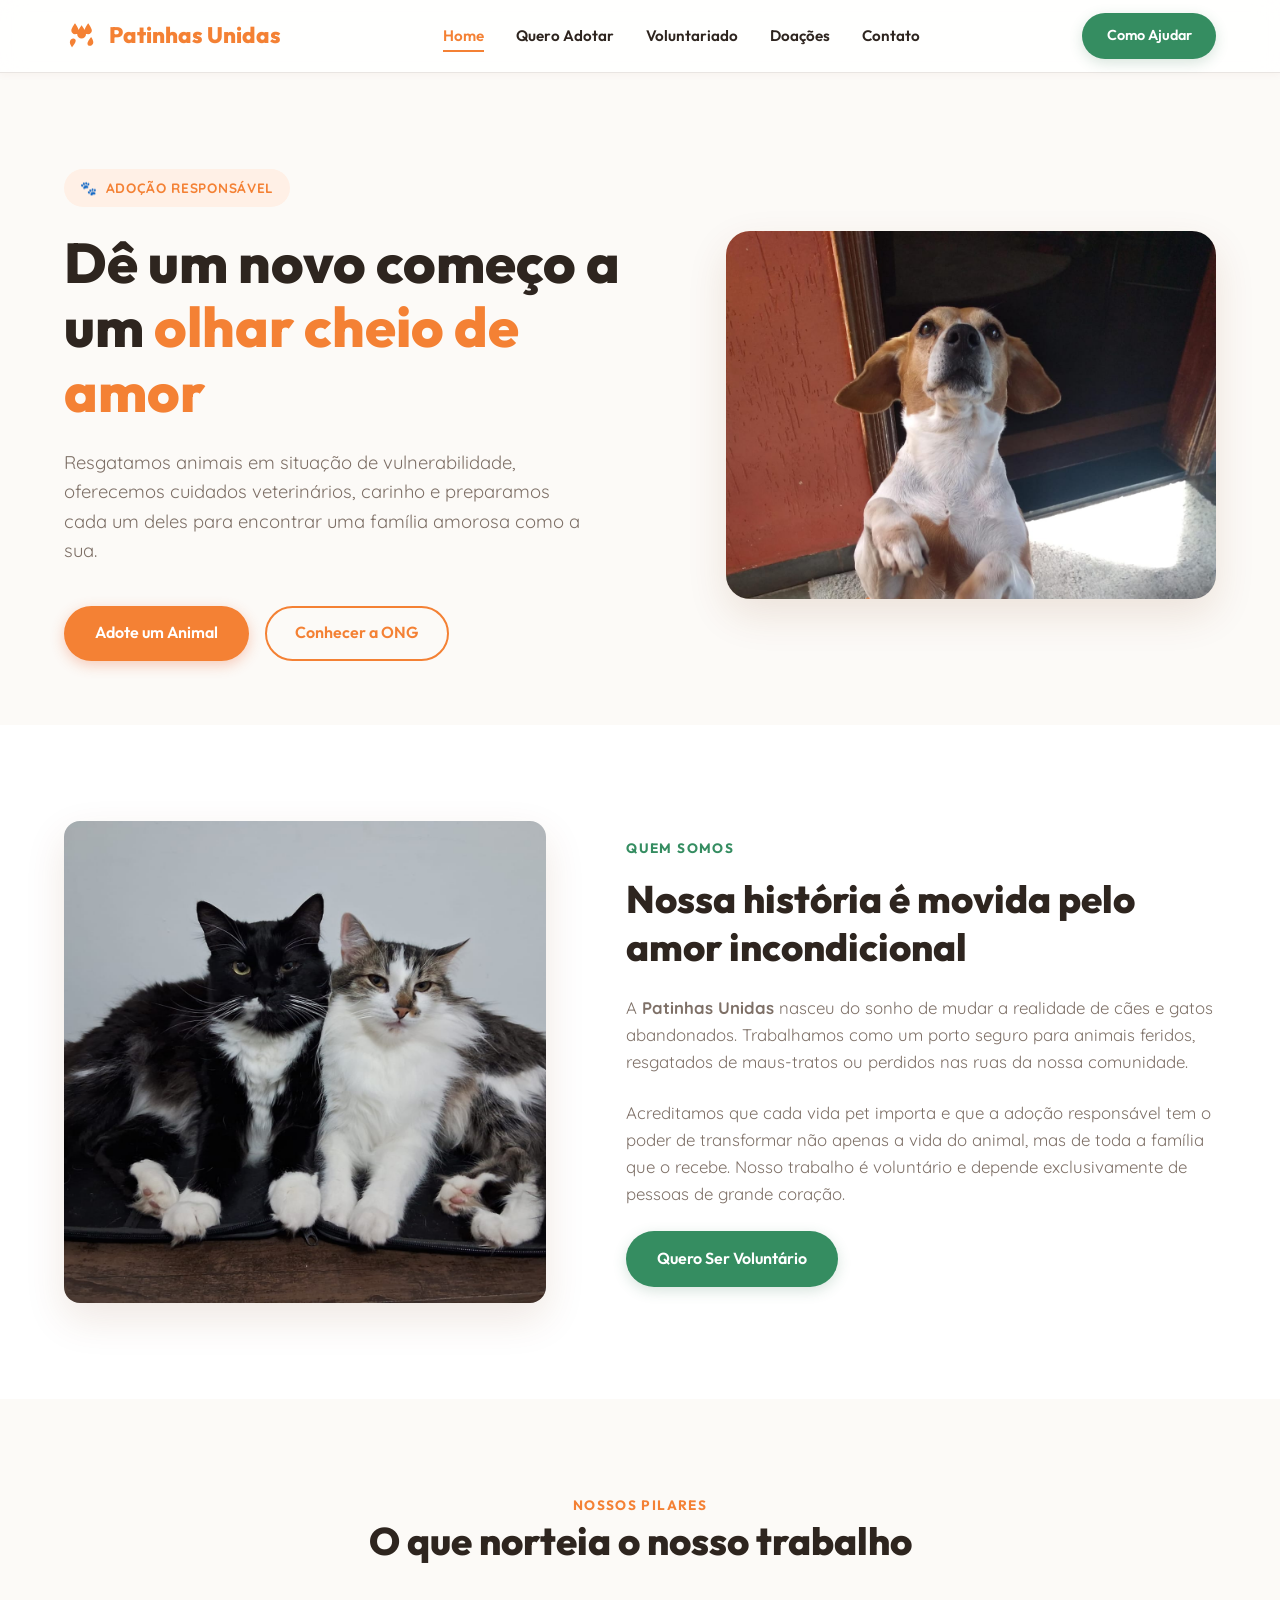
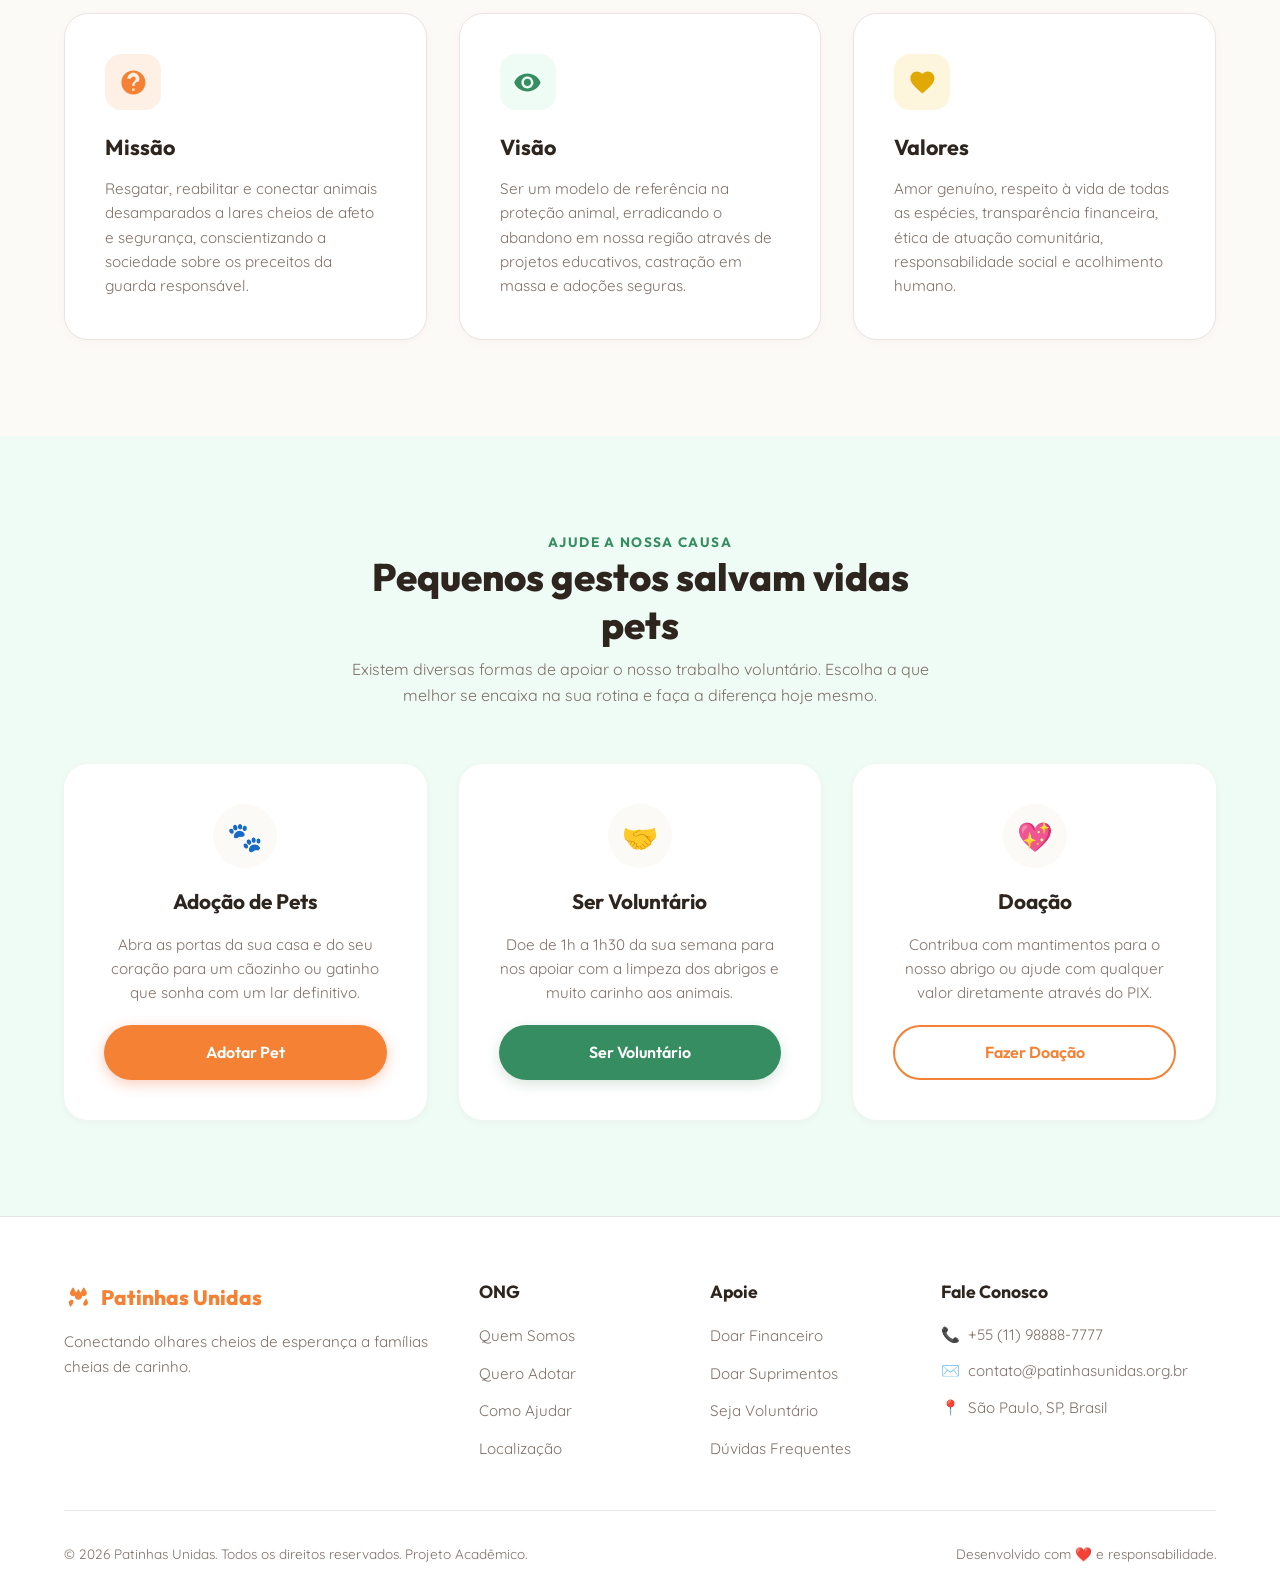
==== index.html @ 68c82554 "feat(home): inicializa design system, header, footer e secao institucional" ====
<!DOCTYPE html>
<html lang="pt-BR">
<head>
    <meta charset="UTF-8">
    <meta name="viewport" content="width=device-width, initial-scale=1.0">
    <meta name="description" content="Encontre seu novo melhor amigo! A nossa ONG conecta animais resgatados a lares amorosos. Adote com responsabilidade, apoie doando ou seja um voluntário!">
    <title>Patinhas Unidas | ONG de Adoção Responsável de Animais</title>
    
    <!-- CSS Estilos -->
    <link rel="stylesheet" href="css/variables.css">
    <link rel="stylesheet" href="css/global.css">
    <link rel="stylesheet" href="css/pages.css">
</head>
<body>

    <!-- ==========================================
         CABEÇALHO GLOBAL (HEADER)
         ========================================== -->
    <header class="site-header" id="main-header">
        <div class="container header-container">
            <!-- Logo -->
            <a href="index.html" class="logo-area" aria-label="Voltar para a página inicial">
                <!-- Paw SVG Icon -->
                <svg viewBox="0 0 24 24" xmlns="http://www.w3.org/2000/svg">
                    <path d="M12 14c-1.66 0-3-1.34-3-3 0-2 3-6 3-6s3 4 3 6c0 1.66-1.34 3-3 3zm-4.5-3c-1.38 0-2.5-1.12-2.5-2.5 0-1.67 2.5-5 2.5-5s2.5 3.33 2.5 5c0 1.38-1.12 2.5-2.5 2.5zm9 0c-1.38 0-2.5-1.12-2.5-2.5 0-1.67 2.5-5 2.5-5s2.5 3.33 2.5 5c0 1.38-1.12 2.5-2.5 2.5zM4 16.5c0-1.38 1.12-2.5 2.5-2.5.83 0 1.5.67 1.5 1.5 0 1.38-2.5 4.5-2.5 4.5s-1.5-2.12-1.5-3.5zm16 0c0 1.38-1.12 2.5-2.5 2.5-.83 0-1.5-.67-1.5-1.5 0-1.38 2.5-4.5 2.5-4.5s1.5 2.12 1.5 3.5z"/>
                </svg>
                <span>Patinhas Unidas</span>
            </a>

            <!-- Navegação -->
            <nav aria-label="Menu principal">
                <ul class="nav-menu">
                    <li><a href="index.html" class="nav-link">Home</a></li>
                    <li><a href="animais.html" class="nav-link">Quero Adotar</a></li>
                    <li><a href="voluntariado.html" class="nav-link">Voluntariado</a></li>
                    <li><a href="doacoes.html" class="nav-link">Doações</a></li>
                    <li><a href="contato.html" class="nav-link">Contato</a></li>
                </ul>
            </nav>

            <!-- Ações (CTA) -->
            <div class="header-actions">
                <!-- Botão CTA Menu -->
                <a href="doacoes.html" class="btn btn-secondary btn-header-cta" style="padding: 0.6rem 1.4rem; font-size: 0.9rem;">Como Ajudar</a>

                <!-- Hamburger Menu Mobile -->
                <button class="hamburger" id="hamburger-menu" aria-label="Abrir menu de navegação" aria-expanded="false">
                    <span></span>
                    <span></span>
                    <span></span>
                </button>
            </div>
        </div>
    </header>

    <!-- ==========================================
         SEÇÃO HERO (BANNER PRINCIPAL)
         ========================================== -->
    <section class="hero-section">
        <div class="container hero-container">
            <div class="hero-content">
                <div class="hero-tag">
                    <span class="paw-icon">🐾</span> Adoção Responsável
                </div>
                <h1 class="hero-title">Dê um novo começo a um <span>olhar cheio de amor</span></h1>
                <p class="hero-description">Resgatamos animais em situação de vulnerabilidade, oferecemos cuidados veterinários, carinho e preparamos cada um deles para encontrar uma família amorosa como a sua.</p>
                <div class="hero-buttons">
                    <a href="animais.html" class="btn btn-primary">Adote um Animal</a>
                    <a href="#sobre" class="btn btn-outline">Conhecer a ONG</a>
                </div>
            </div>
            
            <div class="hero-image-area">
                <div class="hero-image-wrapper">
                    <!-- Foto do banner principal a ser enviada pelo usuário -->
                <img src="img/banner-dog.jpeg" alt="Cachorro alegre sentado na entrada esperando adoção" id="hero-img">
                </div>
            </div>
        </div>
    </section>

    <!-- ==========================================
         SEÇÃO SOBRE A ONG
         ========================================== -->
    <section class="about-section" id="sobre">
        <div class="container about-grid">
            <div class="about-image">
                <!-- Foto de Quem Somos - dois gatos da ONG -->
                <img src="img/about-cats.jpeg" alt="Dois gatos do abrigo deitados juntos esperando adoção">
            </div>
            <div class="about-content">
                <span class="section-tag">Quem Somos</span>
                <h2 class="section-title">Nossa história é movida pelo amor incondicional</h2>
                <p class="about-text">A <strong>Patinhas Unidas</strong> nasceu do sonho de mudar a realidade de cães e gatos abandonados. Trabalhamos como um porto seguro para animais feridos, resgatados de maus-tratos ou perdidos nas ruas da nossa comunidade.</p>
                <p class="about-text">Acreditamos que cada vida pet importa e que a adoção responsável tem o poder de transformar não apenas a vida do animal, mas de toda a família que o recebe. Nosso trabalho é voluntário e depende exclusivamente de pessoas de grande coração.</p>
                <div>
                    <a href="voluntariado.html" class="btn btn-secondary">Quero Ser Voluntário</a>
                </div>
            </div>
        </div>
    </section>

    <!-- ==========================================
         SEÇÃO MISSÃO, VISÃO E VALORES
         ========================================== -->
    <section class="mvv-section">
        <div class="container">
            <div style="text-align: center; max-width: 600px; margin: 0 auto; display: flex; flex-direction: column; gap: 0.5rem;">
                <span class="section-tag" style="color: var(--primary);">Nossos Pilares</span>
                <h2 class="section-title">O que norteia o nosso trabalho</h2>
            </div>
            
            <div class="mvv-grid">
                <!-- Missão -->
                <div class="mvv-card">
                    <div class="mvv-icon mvv-icon-missao">
                        <svg viewBox="0 0 24 24" xmlns="http://www.w3.org/2000/svg">
                            <path d="M12 2C6.48 2 2 6.48 2 12s4.48 10 10 10 10-4.48 10-10S17.52 2 12 2zm1 17h-2v-2h2v2zm2.07-7.75l-.9.92C13.45 12.9 13 13.5 13 15h-2v-.5c0-1.1.45-2.1 1.17-2.83l1.24-1.26c.37-.36.59-.86.59-1.41 0-1.1-.9-2-2-2s-2 .9-2 2H7c0-2.76 2.24-5 5-5s5 2.24 5 5c0 1.04-.42 1.99-1.07 2.75z"/>
                        </svg>
                    </div>
                    <h3>Missão</h3>
                    <p>Resgatar, reabilitar e conectar animais desamparados a lares cheios de afeto e segurança, conscientizando a sociedade sobre os preceitos da guarda responsável.</p>
                </div>

                <!-- Visão -->
                <div class="mvv-card">
                    <div class="mvv-icon mvv-icon-visao">
                        <svg viewBox="0 0 24 24" xmlns="http://www.w3.org/2000/svg">
                            <path d="M12 4.5C7 4.5 2.73 7.61 1 12c1.73 4.39 6 7.5 11 7.5s9.27-3.11 11-7.5c-1.73-4.39-6-7.5-11-7.5zM12 17c-2.76 0-5-2.24-5-5s2.24-5 5-5 5 2.24 5 5-2.24 5-5 5zm0-8c-1.66 0-3 1.34-3 3s1.34 3 3 3 3-1.34 3-3-1.34-3-3-3z"/>
                        </svg>
                    </div>
                    <h3>Visão</h3>
                    <p>Ser um modelo de referência na proteção animal, erradicando o abandono em nossa região através de projetos educativos, castração em massa e adoções seguras.</p>
                </div>

                <!-- Valores -->
                <div class="mvv-card">
                    <div class="mvv-icon mvv-icon-valores">
                        <svg viewBox="0 0 24 24" xmlns="http://www.w3.org/2000/svg">
                            <path d="M12 21.35l-1.45-1.32C5.4 15.36 2 12.28 2 8.5 2 5.42 4.42 3 7.5 3c1.74 0 3.41.81 4.5 2.09C13.09 3.81 14.76 3 16.5 3 19.58 3 22 5.42 22 8.5c0 3.78-3.4 6.86-8.55 11.54L12 21.35z"/>
                        </svg>
                    </div>
                    <h3>Valores</h3>
                    <p>Amor genuíno, respeito à vida de todas as espécies, transparência financeira, ética de atuação comunitária, responsabilidade social e acolhimento humano.</p>
                </div>
            </div>
        </div>
    </section>

    <!-- ==========================================
         SEÇÃO COMO AJUDAR (CARDS DE CONVERSÃO)
         ========================================== -->
    <section class="help-section">
        <div class="container">
            <div class="help-header">
                <span class="section-tag">Ajude a Nossa Causa</span>
                <h2 class="section-title" style="color: var(--text-main);">Pequenos gestos salvam vidas pets</h2>
                <p style="color: var(--text-muted);">Existem diversas formas de apoiar o nosso trabalho voluntário. Escolha a que melhor se encaixa na sua rotina e faça a diferença hoje mesmo.</p>
            </div>

            <div class="help-grid">
                <!-- Adotar -->
                <div class="help-card">
                    <div class="help-icon">🐾</div>
                    <h3>Adoção de Pets</h3>
                    <p>Abra as portas da sua casa e do seu coração para um cãozinho ou gatinho que sonha com um lar definitivo.</p>
                    <a href="animais.html" class="btn btn-primary">Adotar Pet</a>
                </div>

                <!-- Voluntariado -->
                <div class="help-card">
                    <div class="help-icon">🤝</div>
                    <h3>Ser Voluntário</h3>
                    <p>Doe de 1h a 1h30 da sua semana para nos apoiar com a limpeza dos abrigos e muito carinho aos animais.</p>
                    <a href="voluntariado.html" class="btn btn-secondary">Ser Voluntário</a>
                </div>

                <!-- Doações -->
                <div class="help-card">
                    <div class="help-icon">💖</div>
                    <h3>Doação</h3>
                    <p>Contribua com mantimentos para o nosso abrigo ou ajude com qualquer valor diretamente através do PIX.</p>
                    <a href="doacoes.html" class="btn btn-outline">Fazer Doação</a>
                </div>
            </div>
        </div>
    </section>

    <!-- ==========================================
         RODAPÉ GLOBAL (FOOTER)
         ========================================== -->
    <footer class="site-footer">
        <div class="container">
            <div class="footer-grid">
                <!-- Marca -->
                <div class="footer-brand">
                    <div class="footer-logo">
                        <svg viewBox="0 0 24 24" xmlns="http://www.w3.org/2000/svg">
                            <path d="M12 14c-1.66 0-3-1.34-3-3 0-2 3-6 3-6s3 4 3 6c0 1.66-1.34 3-3 3zm-4.5-3c-1.38 0-2.5-1.12-2.5-2.5 0-1.67 2.5-5 2.5-5s2.5 3.33 2.5 5c0 1.38-1.12 2.5-2.5 2.5zm9 0c-1.38 0-2.5-1.12-2.5-2.5 0-1.67 2.5-5 2.5-5s2.5 3.33 2.5 5c0 1.38-1.12 2.5-2.5 2.5zM4 16.5c0-1.38 1.12-2.5 2.5-2.5.83 0 1.5.67 1.5 1.5 0 1.38-2.5 4.5-2.5 4.5s-1.5-2.12-1.5-3.5zm16 0c0 1.38-1.12 2.5-2.5 2.5-.83 0-1.5-.67-1.5-1.5 0-1.38 2.5-4.5 2.5-4.5s1.5 2.12 1.5 3.5z"/>
                        </svg>
                        <span>Patinhas Unidas</span>
                    </div>
                    <p class="footer-tagline">Conectando olhares cheios de esperança a famílias cheias de carinho.</p>
                </div>

                <!-- Links Rápidos -->
                <div>
                    <h4 class="footer-heading">ONG</h4>
                    <ul class="footer-links">
                        <li><a href="index.html#sobre">Quem Somos</a></li>
                        <li><a href="animais.html">Quero Adotar</a></li>
                        <li><a href="voluntariado.html">Como Ajudar</a></li>
                        <li><a href="contato.html">Localização</a></li>
                    </ul>
                </div>

                <!-- Ações -->
                <div>
                    <h4 class="footer-heading">Apoie</h4>
                    <ul class="footer-links">
                        <li><a href="doacoes.html">Doar Financeiro</a></li>
                        <li><a href="doacoes.html">Doar Suprimentos</a></li>
                        <li><a href="voluntariado.html">Seja Voluntário</a></li>
                        <li><a href="contato.html">Dúvidas Frequentes</a></li>
                    </ul>
                </div>

                <!-- Contatos -->
                <div>
                    <h4 class="footer-heading">Fale Conosco</h4>
                    <div class="footer-contact-info">
                        <div class="footer-contact-item">
                            <span>📞</span> +55 (11) 98888-7777
                        </div>
                        <div class="footer-contact-item">
                            <span>✉️</span> contato@patinhasunidas.org.br
                        </div>
                        <div class="footer-contact-item">
                            <span>📍</span> São Paulo, SP, Brasil
                        </div>
                    </div>
                </div>
            </div>

            <!-- Direitos Autorais -->
            <div class="footer-bottom">
                <p>&copy; 2026 Patinhas Unidas. Todos os direitos reservados. Projeto Acadêmico.</p>
                <p>Desenvolvido com ❤️ e responsabilidade.</p>
            </div>
        </div>
    </footer>

    <!-- JS Scripts -->
    <script src="js/main.js"></script>
</body>
</html>
---- css/variables.css ----
/* ==========================================================================
   DESIGN SYSTEM - VARIÁVEIS DO PROJETO (ONG DE ADOÇÃO)
   ========================================================================== */

@import url('https://fonts.googleapis.com/css2?family=Outfit:wght@300;400;500;600;700;800&family=Quicksand:wght@400;500;600;700&display=swap');

:root {
    /* --- Tipografia --- */
    --font-heading: 'Outfit', sans-serif;
    --font-body: 'Quicksand', sans-serif;

    /* --- Paleta de Cores Acolhedora (Tema Claro) --- */
    --primary: hsl(24, 90%, 58%);         /* Terracota/Laranja amigável (Alegria, energia pet) */
    --primary-hover: hsl(24, 90%, 48%);
    --primary-light: hsl(24, 100%, 95%);
    --secondary: hsl(150, 45%, 38%);       /* Verde Menta/Folha (Natureza, saúde, esperança) */
    --secondary-hover: hsl(150, 45%, 30%);
    --secondary-light: hsl(150, 60%, 96%);

    --accent: hsl(45, 95%, 60%);          /* Amarelo Quente (Acolhimento, calor humano) */
    --text-main: hsl(24, 20%, 15%);       /* Chocolate escuro suave em vez de preto puro */
    --text-muted: hsl(24, 10%, 45%);
    --bg-main: hsl(30, 50%, 98%);         /* Off-white quente super suave e acolhedor */
    --bg-card: hsl(0, 0%, 100%);
    --border-color: hsl(24, 15%, 90%);
    
    /* --- Estados --- */
    --success: hsl(140, 50%, 45%);
    --error: hsl(0, 75%, 60%);
    --warning: hsl(35, 90%, 55%);

    /* --- Elevação e Sombras --- */
    --shadow-sm: 0 2px 8px rgba(120, 60, 20, 0.04);
    --shadow-md: 0 8px 24px rgba(120, 60, 20, 0.08);
    --shadow-lg: 0 16px 40px rgba(120, 60, 20, 0.12);
    
    /* --- Layout e Transições --- */
    --radius-sm: 8px;
    --radius-md: 16px;
    --radius-lg: 24px;
    --radius-full: 9999px;
    --transition-fast: 0.2s cubic-bezier(0.4, 0, 0.2, 1);
    --transition-smooth: 0.4s cubic-bezier(0.4, 0, 0.2, 1);
    --max-width: 1200px;
}
---- css/global.css ----
/* ==========================================================================
   GLOBAL STYLES, HEADER, FOOTER & RESET
   ========================================================================== */

/* --- Reset & Base Configs --- */
*, *::before, *::after {
    box-sizing: border-box;
    margin: 0;
    padding: 0;
}

html {
    scroll-behavior: smooth;
    font-size: 16px;
}

body {
    font-family: var(--font-body);
    background-color: var(--bg-main);
    color: var(--text-main);
    line-height: 1.6;
    overflow-x: hidden;
    transition: background-color var(--transition-smooth), color var(--transition-smooth);
}

h1, h2, h3, h4, h5, h6 {
    font-family: var(--font-heading);
    font-weight: 700;
    color: var(--text-main);
    line-height: 1.25;
}

a {
    color: inherit;
    text-decoration: none;
    transition: color var(--transition-fast);
}

img {
    max-width: 100%;
    height: auto;
    display: block;
    border-radius: var(--radius-md);
}

/* --- Container e Layouts --- */
.container {
    width: 100%;
    max-width: var(--max-width);
    margin: 0 auto;
    padding: 0 1.5rem;
}

/* --- Botões / CTAs Premium --- */
.btn {
    display: inline-flex;
    align-items: center;
    justify-content: center;
    gap: 0.5rem;
    padding: 0.8rem 1.8rem;
    font-family: var(--font-heading);
    font-weight: 600;
    font-size: 1rem;
    border-radius: var(--radius-full);
    border: 2px solid transparent;
    cursor: pointer;
    transition: transform var(--transition-fast), background-color var(--transition-fast), border-color var(--transition-fast), box-shadow var(--transition-fast);
}

.btn:hover {
    transform: translateY(-2px);
}

.btn:active {
    transform: translateY(0);
}

.btn-primary {
    background-color: var(--primary);
    color: #ffffff;
    box-shadow: 0 4px 14px rgba(235, 94, 40, 0.3);
}

.btn-primary:hover {
    background-color: var(--primary-hover);
    box-shadow: 0 6px 20px rgba(235, 94, 40, 0.4);
}

.btn-secondary {
    background-color: var(--secondary);
    color: #ffffff;
    box-shadow: 0 4px 14px rgba(56, 122, 87, 0.2);
}

.btn-secondary:hover {
    background-color: var(--secondary-hover);
    box-shadow: 0 6px 20px rgba(56, 122, 87, 0.3);
}

.btn-outline {
    background-color: transparent;
    border-color: var(--primary);
    color: var(--primary);
}

.btn-outline:hover {
    background-color: var(--primary-light);
}

/* --- Badges --- */
.badge {
    display: inline-flex;
    padding: 0.25rem 0.75rem;
    border-radius: var(--radius-full);
    font-size: 0.8rem;
    font-weight: 700;
    text-transform: uppercase;
}

.badge-success {
    background-color: var(--secondary-light);
    color: var(--secondary);
}

.badge-warning {
    background-color: var(--primary-light);
    color: var(--primary);
}

/* --- HEADER GLOBAL (Glassmorphism & Responsivo) --- */
.site-header {
    position: sticky;
    top: 0;
    left: 0;
    width: 100%;
    z-index: 1000;
    background-color: rgba(255, 255, 255, 0.85);
    backdrop-filter: blur(12px);
    -webkit-backdrop-filter: blur(12px);
    border-bottom: 1px solid var(--border-color);
    box-shadow: var(--shadow-sm);
    transition: background-color var(--transition-smooth), border-color var(--transition-smooth);
}

.header-container {
    display: flex;
    align-items: center;
    justify-content: space-between;
    height: 4.5rem;
}

.logo-area {
    display: flex;
    align-items: center;
    gap: 0.6rem;
    font-family: var(--font-heading);
    font-size: 1.4rem;
    font-weight: 800;
    color: var(--primary);
}

.logo-area svg {
    fill: currentColor;
    width: 2.2rem;
    height: 2.2rem;
}

.nav-menu {
    display: flex;
    align-items: center;
    gap: 2rem;
    list-style: none;
}

.nav-link {
    font-family: var(--font-heading);
    font-weight: 600;
    font-size: 0.95rem;
    position: relative;
    padding: 0.4rem 0;
    color: var(--text-main);
}

.nav-link:hover, .nav-link.active {
    color: var(--primary);
}

.nav-link::after {
    content: '';
    position: absolute;
    bottom: 0;
    left: 0;
    width: 0;
    height: 2px;
    background-color: var(--primary);
    transition: width var(--transition-fast);
}

.nav-link:hover::after, .nav-link.active::after {
    width: 100%;
}

/* -- Ações no Header -- */
.header-actions {
    display: flex;
    align-items: center;
    gap: 1rem;
}

/* Menu Hambúrguer (Mobile) */
.hamburger {
    display: none;
    flex-direction: column;
    justify-content: space-between;
    width: 24px;
    height: 18px;
    background: none;
    border: none;
    cursor: pointer;
    z-index: 1010;
}

.hamburger span {
    display: block;
    width: 100%;
    height: 2px;
    background-color: var(--text-main);
    border-radius: var(--radius-full);
    transition: transform var(--transition-fast), opacity var(--transition-fast);
}

/* --- FOOTER GLOBAL --- */
.site-footer {
    background-color: var(--bg-card);
    border-top: 1px solid var(--border-color);
    padding: 4rem 0 2rem 0;
    margin-top: auto;
    transition: background-color var(--transition-smooth), border-color var(--transition-smooth);
}

.footer-grid {
    display: grid;
    grid-template-columns: 2fr 1fr 1fr 1.5fr;
    gap: 3rem;
    margin-bottom: 3rem;
}

.footer-brand {
    display: flex;
    flex-direction: column;
    gap: 1rem;
}

.footer-logo {
    display: flex;
    align-items: center;
    gap: 0.5rem;
    font-family: var(--font-heading);
    font-size: 1.3rem;
    font-weight: 800;
    color: var(--primary);
}

.footer-logo svg {
    fill: currentColor;
    width: 1.8rem;
    height: 1.8rem;
}

.footer-tagline {
    color: var(--text-muted);
    font-size: 0.95rem;
}

.footer-heading {
    font-size: 1.1rem;
    margin-bottom: 1.25rem;
    color: var(--text-main);
}

.footer-links {
    list-style: none;
    display: flex;
    flex-direction: column;
    gap: 0.75rem;
}

.footer-links a {
    color: var(--text-muted);
    font-size: 0.95rem;
}

.footer-links a:hover {
    color: var(--primary);
    padding-left: 4px;
}

.footer-contact-info {
    display: flex;
    flex-direction: column;
    gap: 0.75rem;
    color: var(--text-muted);
    font-size: 0.95rem;
}

.footer-contact-item {
    display: flex;
    align-items: center;
    gap: 0.5rem;
}

.footer-bottom {
    border-top: 1px solid var(--border-color);
    padding-top: 2rem;
    display: flex;
    justify-content: space-between;
    align-items: center;
    font-size: 0.85rem;
    color: var(--text-muted);
}

/* --- RESPONSIVIDADE (MEDIA QUERIES) --- */
@media (max-width: 992px) {
    .footer-grid {
        grid-template-columns: 1fr 1fr;
        gap: 2rem;
    }
}

@media (max-width: 768px) {
    /* Menu mobile via Hambúrguer */
    .hamburger {
        display: flex;
    }

    .nav-menu {
        position: fixed;
        top: 4.5rem;
        left: 0;
        width: 100%;
        height: calc(100vh - 4.5rem);
        background-color: var(--bg-card);
        flex-direction: column;
        justify-content: center;
        gap: 2.5rem;
        padding: 2rem;
        transform: translateX(-100%);
        transition: transform var(--transition-smooth);
        box-shadow: var(--shadow-lg);
        z-index: 999;
    }

    .nav-menu.open {
        transform: translateX(0);
    }

    .nav-link {
        font-size: 1.3rem;
    }

    /* Animação do Hamburger */
    .hamburger.active span:nth-child(1) {
        transform: translateY(8px) rotate(45deg);
    }
    .hamburger.active span:nth-child(2) {
        opacity: 0;
    }
    .hamburger.active span:nth-child(3) {
        transform: translateY(-8px) rotate(-45deg);
    }

    .footer-grid {
        grid-template-columns: 1fr;
        gap: 2rem;
    }

    .footer-bottom {
        flex-direction: column;
        gap: 1rem;
        text-align: center;
    }
}
---- css/pages.css ----
/* ==========================================================================
   PAGE SPECIFIC STYLES - HOME & OTHERS
   ========================================================================== */

/* ==========================================================================
   PÁGINA HOME (PÁGINA INICIAL)
   ========================================================================== */

/* --- Seção Hero / Banner Principal --- */
.hero-section {
    padding: 6rem 0 4rem 0;
    position: relative;
    overflow: hidden;
}

.hero-container {
    display: grid;
    grid-template-columns: 1.1fr 0.9fr;
    align-items: center;
    gap: 4rem;
}

.hero-content {
    display: flex;
    flex-direction: column;
    align-items: flex-start;
    gap: 1.5rem;
}

.hero-tag {
    background-color: var(--primary-light);
    color: var(--primary);
    padding: 0.5rem 1rem;
    border-radius: var(--radius-full);
    font-size: 0.85rem;
    font-weight: 700;
    text-transform: uppercase;
    letter-spacing: 0.05em;
    display: inline-flex;
    align-items: center;
    gap: 0.5rem;
}

.hero-title {
    font-size: 3.5rem;
    font-weight: 800;
    color: var(--text-main);
    line-height: 1.15;
}

.hero-title span {
    color: var(--primary);
}

.hero-description {
    font-size: 1.15rem;
    color: var(--text-muted);
    max-width: 520px;
}

.hero-buttons {
    display: flex;
    gap: 1rem;
    margin-top: 1rem;
}

.hero-image-area {
    position: relative;
}

.hero-image-wrapper {
    position: relative;
    border-radius: var(--radius-lg);
    overflow: hidden;
    box-shadow: var(--shadow-lg);
    aspect-ratio: 4 / 3;
    background-color: var(--primary-light);
    /* cor de fundo enquanto a imagem carrega */
}

.hero-image-wrapper img {
    width: 100%;
    height: 100%;
    object-fit: cover;
    object-position: top;
    transition: transform var(--transition-smooth);
}

.hero-image-wrapper:hover img {
    transform: scale(1.03);
}

/* --- Seção Apresentação da ONG (Sobre Nós) --- */
.about-section {
    padding: 6rem 0;
    background-color: var(--bg-card);
    transition: background-color var(--transition-smooth);
}

.about-grid {
    display: grid;
    grid-template-columns: 0.9fr 1.1fr;
    align-items: center;
    gap: 5rem;
}

.about-image {
    position: relative;
}

.about-image img {
    box-shadow: var(--shadow-lg);
    aspect-ratio: 1 / 1;
    object-fit: cover;
}

.about-content {
    display: flex;
    flex-direction: column;
    gap: 1.5rem;
}

.section-tag {
    color: var(--secondary);
    font-family: var(--font-heading);
    font-weight: 700;
    text-transform: uppercase;
    font-size: 0.85rem;
    letter-spacing: 0.1em;
}

.section-title {
    font-size: 2.4rem;
    font-weight: 800;
    margin-top: -0.5rem;
}

.about-text {
    color: var(--text-muted);
    font-size: 1.05rem;
}

/* --- Seção Missão, Visão e Valores (Cards) --- */
.mvv-section {
    padding: 6rem 0;
}

.mvv-grid {
    display: grid;
    grid-template-columns: repeat(3, 1fr);
    gap: 2rem;
    margin-top: 3rem;
}

.mvv-card {
    background-color: var(--bg-card);
    padding: 2.5rem;
    border-radius: var(--radius-lg);
    box-shadow: var(--shadow-sm);
    border: 1px solid var(--border-color);
    display: flex;
    flex-direction: column;
    gap: 1rem;
    transition: transform var(--transition-fast), box-shadow var(--transition-fast), border-color var(--transition-fast);
}

.mvv-card:hover {
    transform: translateY(-5px);
    box-shadow: var(--shadow-md);
    border-color: var(--primary-light);
}

.mvv-icon {
    width: 3.5rem;
    height: 3.5rem;
    border-radius: var(--radius-md);
    display: flex;
    align-items: center;
    justify-content: center;
    margin-bottom: 0.5rem;
}

.mvv-icon-missao {
    background-color: var(--primary-light);
    color: var(--primary);
}

.mvv-icon-visao {
    background-color: var(--secondary-light);
    color: var(--secondary);
}

.mvv-icon-valores {
    background-color: hsl(45, 95%, 93%);
    color: hsl(45, 95%, 45%);
}

.mvv-icon svg {
    width: 1.8rem;
    height: 1.8rem;
    fill: currentColor;
}

.mvv-card h3 {
    font-size: 1.35rem;
}

.mvv-card p {
    color: var(--text-muted);
    font-size: 0.95rem;
}

/* --- Seção Como Ajudar --- */
.help-section {
    padding: 6rem 0;
    background-color: var(--secondary-light);
    transition: background-color var(--transition-smooth);
}

.help-header {
    text-align: center;
    max-width: 600px;
    margin: 0 auto 3.5rem auto;
    display: flex;
    flex-direction: column;
    gap: 0.5rem;
}

.help-grid {
    display: grid;
    grid-template-columns: repeat(3, 1fr);
    gap: 2rem;
}

.help-card {
    background-color: var(--bg-card);
    padding: 2.5rem;
    border-radius: var(--radius-lg);
    box-shadow: var(--shadow-sm);
    display: flex;
    flex-direction: column;
    align-items: center;
    text-align: center;
    gap: 1.2rem;
    transition: transform var(--transition-smooth);
}

.help-card:hover {
    transform: translateY(-5px);
}

.help-icon {
    width: 4rem;
    height: 4rem;
    border-radius: 50%;
    background-color: var(--bg-main);
    display: flex;
    align-items: center;
    justify-content: center;
    color: var(--secondary);
    font-size: 1.8rem;
}

.help-card h3 {
    font-size: 1.3rem;
}

.help-card p {
    color: var(--text-muted);
    font-size: 0.95rem;
}

.help-card .btn {
    margin-top: auto;
    width: 100%;
}

/* --- Seção de Destaque Animais na Home --- */
.featured-section {
    padding: 6rem 0;
}

.featured-header {
    display: flex;
    justify-content: space-between;
    align-items: flex-end;
    margin-bottom: 3.5rem;
}

.featured-header-text {
    display: flex;
    flex-direction: column;
    gap: 0.5rem;
}

.featured-grid {
    display: grid;
    grid-template-columns: repeat(3, 1fr);
    gap: 2rem;
}

/* ==========================================================================
   RESPONSIVIDADE DAS PÁGINAS
   ========================================================================== */
@media (max-width: 992px) {
    .hero-container {
        grid-template-columns: 1fr;
        text-align: center;
        gap: 3rem;
    }

    .hero-content {
        align-items: center;
    }

    .hero-image-area {
        max-width: 500px;
        margin: 0 auto;
        width: 100%;
    }

    .about-grid {
        grid-template-columns: 1fr;
        gap: 3rem;
    }

    .about-image {
        max-width: 450px;
        margin: 0 auto;
        width: 100%;
    }

    .mvv-grid {
        grid-template-columns: 1fr;
    }

    .help-grid {
        grid-template-columns: 1fr;
    }

    .featured-grid {
        grid-template-columns: 1fr 1fr;
    }
}

@media (max-width: 768px) {
    .hero-title {
        font-size: 2.5rem;
    }

    .hero-buttons {
        flex-direction: column;
        width: 100%;
    }

    .hero-buttons .btn {
        width: 100%;
    }

    .featured-grid {
        grid-template-columns: 1fr;
    }

    .featured-header {
        flex-direction: column;
        align-items: flex-start;
        gap: 1.5rem;
    }

    .featured-header .btn {
        width: 100%;
    }
}
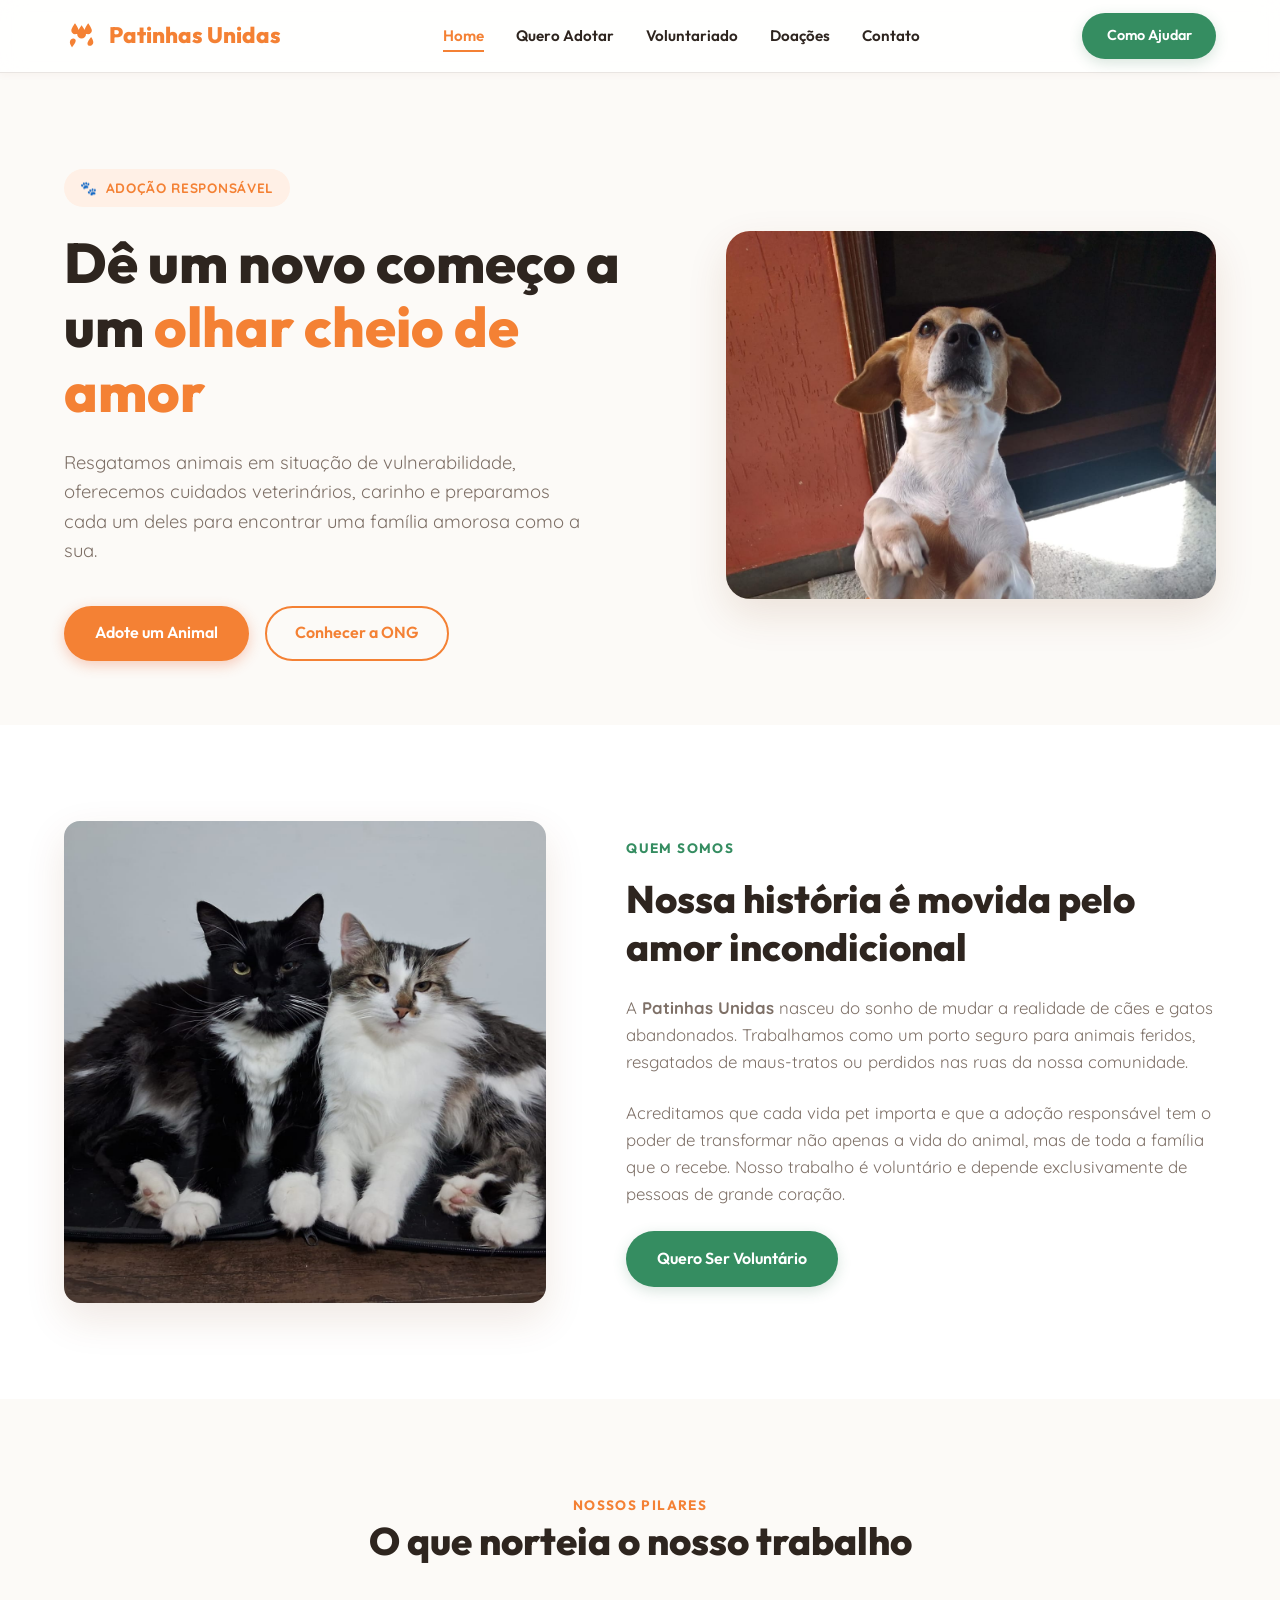
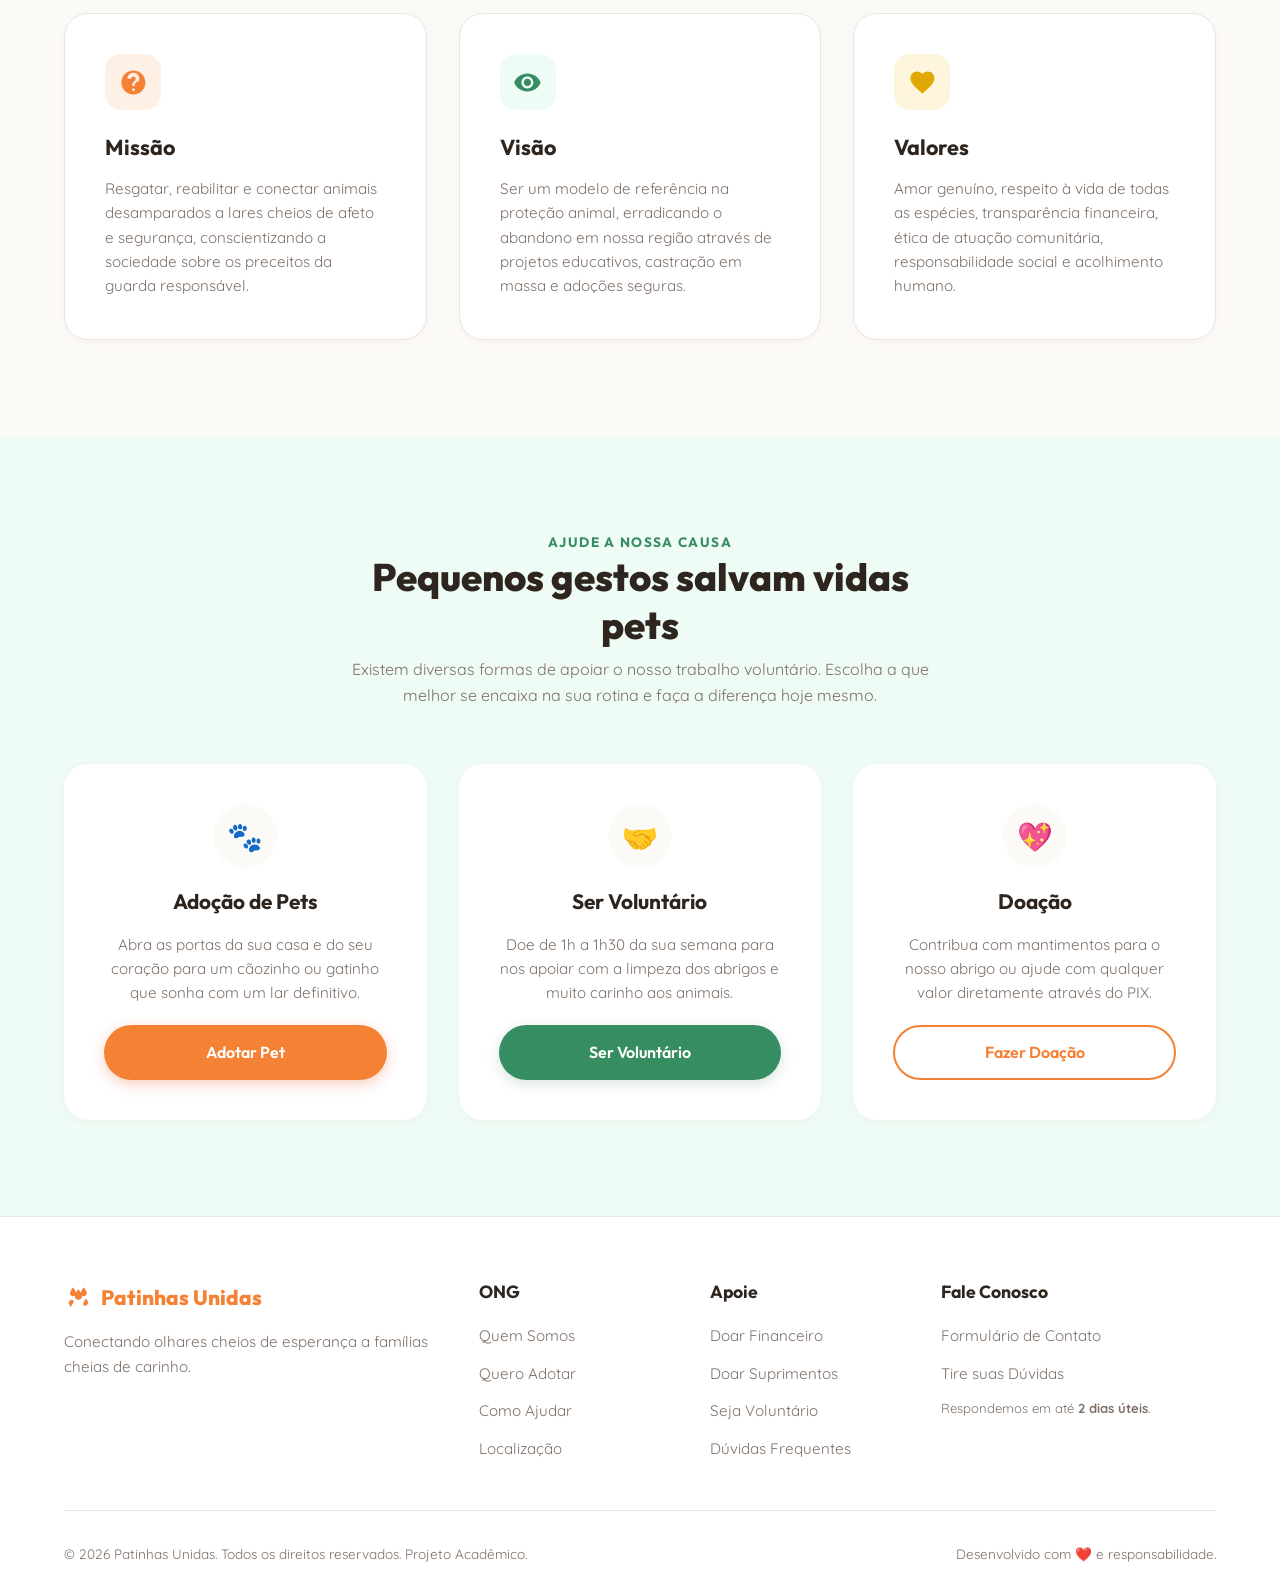
==== commit b51b8e02: "feat(dia6): cria pagina de doacoes e remove informacoes de contato do site - Adiciona doacoes.html c" ====
--- a/index.html
+++ b/index.html
@@ -225,20 +225,13 @@
                     </ul>
                 </div>
 
-                <!-- Contatos -->
                 <div>
                     <h4 class="footer-heading">Fale Conosco</h4>
-                    <div class="footer-contact-info">
-                        <div class="footer-contact-item">
-                            <span>📞</span> +55 (11) 98888-7777
-                        </div>
-                        <div class="footer-contact-item">
-                            <span>✉️</span> contato@patinhasunidas.org.br
-                        </div>
-                        <div class="footer-contact-item">
-                            <span>📍</span> São Paulo, SP, Brasil
-                        </div>
-                    </div>
+                    <ul class="footer-links">
+                        <li><a href="contato.html">Formulário de Contato</a></li>
+                        <li><a href="contato.html">Tire suas Dúvidas</a></li>
+                    </ul>
+                    <p style="font-size: 0.82rem; color: var(--text-muted); margin-top: 0.75rem; line-height: 1.6;">Respondemos em até <strong>2 dias úteis</strong>.</p>
                 </div>
             </div>
 
--- a/css/pages.css
+++ b/css/pages.css
@@ -275,29 +275,6 @@
     width: 100%;
 }
 
-/* --- Seção de Destaque Animais na Home --- */
-.featured-section {
-    padding: 6rem 0;
-}
-
-.featured-header {
-    display: flex;
-    justify-content: space-between;
-    align-items: flex-end;
-    margin-bottom: 3.5rem;
-}
-
-.featured-header-text {
-    display: flex;
-    flex-direction: column;
-    gap: 0.5rem;
-}
-
-.featured-grid {
-    display: grid;
-    grid-template-columns: repeat(3, 1fr);
-    gap: 2rem;
-}
 
 /* ==========================================================================
    RESPONSIVIDADE DAS PÁGINAS
@@ -338,9 +315,6 @@
         grid-template-columns: 1fr;
     }
 
-    .featured-grid {
-        grid-template-columns: 1fr 1fr;
-    }
 }
 
 @media (max-width: 768px) {
@@ -357,17 +331,2588 @@
         width: 100%;
     }
 
-    .featured-grid {
+}
+
+/* ==========================================================================
+   PÁGINA ANIMAIS (CATÁLOGO DE ADOÇÃO)
+   ========================================================================== */
+
+/* --- Hero do Catálogo --- */
+.catalog-hero {
+    background: linear-gradient(135deg, var(--primary-light) 0%, hsl(30, 60%, 97%) 100%);
+    padding: 5rem 0 4rem;
+    border-bottom: 1px solid var(--border-color);
+}
+
+.catalog-hero-container {
+    display: grid;
+    grid-template-columns: 1.2fr 0.8fr;
+    align-items: center;
+    gap: 4rem;
+}
+
+.catalog-hero-content {
+    display: flex;
+    flex-direction: column;
+    gap: 1rem;
+}
+
+.catalog-hero-title {
+    font-size: 3rem;
+    font-weight: 800;
+    line-height: 1.15;
+}
+
+.catalog-hero-title span {
+    color: var(--primary);
+}
+
+.catalog-hero-desc {
+    color: var(--text-muted);
+    font-size: 1.05rem;
+    max-width: 480px;
+}
+
+.catalog-hero-stats {
+    display: grid;
+    grid-template-columns: repeat(3, 1fr);
+    gap: 1rem;
+}
+
+.catalog-stat {
+    background-color: var(--bg-card);
+    border-radius: var(--radius-lg);
+    padding: 1.5rem 1rem;
+    text-align: center;
+    box-shadow: var(--shadow-sm);
+    border: 1px solid var(--border-color);
+    display: flex;
+    flex-direction: column;
+    gap: 0.4rem;
+}
+
+.stat-number {
+    font-family: var(--font-heading);
+    font-size: 2.4rem;
+    font-weight: 800;
+    color: var(--primary);
+    line-height: 1;
+}
+
+.stat-label {
+    font-size: 0.78rem;
+    color: var(--text-muted);
+    font-weight: 600;
+    line-height: 1.35;
+}
+
+/* --- Seção de Filtros (Sticky) --- */
+.catalog-filters-section {
+    padding: 1.75rem 0 1.25rem;
+    background-color: var(--bg-card);
+    border-bottom: 1px solid var(--border-color);
+    position: sticky;
+    top: 4.5rem;
+    z-index: 100;
+    box-shadow: var(--shadow-sm);
+    transition: background-color var(--transition-smooth);
+}
+
+/* Busca */
+.search-wrapper {
+    position: relative;
+    max-width: 520px;
+    margin-bottom: 1.25rem;
+}
+
+.search-icon {
+    position: absolute;
+    left: 1.1rem;
+    top: 50%;
+    transform: translateY(-50%);
+    width: 1.1rem;
+    height: 1.1rem;
+    fill: var(--text-muted);
+    pointer-events: none;
+}
+
+.search-input {
+    width: 100%;
+    padding: 0.8rem 3rem 0.8rem 2.75rem;
+    font-family: var(--font-body);
+    font-size: 0.95rem;
+    border: 2px solid var(--border-color);
+    border-radius: var(--radius-full);
+    background-color: var(--bg-main);
+    color: var(--text-main);
+    outline: none;
+    transition: border-color var(--transition-fast), box-shadow var(--transition-fast);
+}
+
+.search-input:focus {
+    border-color: var(--primary);
+    box-shadow: 0 0 0 4px var(--primary-light);
+}
+
+.search-input::placeholder {
+    color: var(--text-muted);
+}
+
+.search-clear {
+    position: absolute;
+    right: 0.75rem;
+    top: 50%;
+    transform: translateY(-50%);
+    background: none;
+    border: none;
+    cursor: pointer;
+    padding: 0.3rem;
+    display: flex;
+    align-items: center;
+    justify-content: center;
+    color: var(--text-muted);
+    border-radius: 50%;
+    transition: background-color var(--transition-fast), color var(--transition-fast);
+}
+
+.search-clear:hover {
+    background-color: var(--primary-light);
+    color: var(--primary);
+}
+
+.search-clear svg {
+    width: 1rem;
+    height: 1rem;
+    fill: currentColor;
+}
+
+/* Grupos de filtro */
+.filters-container {
+    display: flex;
+    flex-wrap: wrap;
+    gap: 1.25rem;
+    align-items: center;
+}
+
+.filter-group {
+    display: flex;
+    align-items: center;
+    gap: 0.6rem;
+    flex-wrap: wrap;
+}
+
+.filter-group-label {
+    font-family: var(--font-heading);
+    font-weight: 700;
+    font-size: 0.82rem;
+    color: var(--text-muted);
+    text-transform: uppercase;
+    letter-spacing: 0.05em;
+    white-space: nowrap;
+}
+
+.filter-btns {
+    display: flex;
+    gap: 0.4rem;
+    flex-wrap: wrap;
+}
+
+.filter-btn {
+    padding: 0.38rem 0.9rem;
+    font-family: var(--font-heading);
+    font-weight: 600;
+    font-size: 0.85rem;
+    border-radius: var(--radius-full);
+    border: 2px solid var(--border-color);
+    background-color: transparent;
+    color: var(--text-muted);
+    cursor: pointer;
+    transition: all var(--transition-fast);
+    white-space: nowrap;
+    line-height: 1.5;
+}
+
+.filter-btn:hover {
+    border-color: var(--primary);
+    color: var(--primary);
+    background-color: var(--primary-light);
+}
+
+.filter-btn.active {
+    background-color: var(--primary);
+    border-color: var(--primary);
+    color: #fff;
+}
+
+/* Contagem de resultados */
+.results-info {
+    margin-top: 1rem;
+    font-size: 0.88rem;
+    color: var(--text-muted);
+}
+
+.results-info span {
+    font-weight: 700;
+    color: var(--primary);
+}
+
+/* --- Grid de Animais --- */
+.catalog-grid-section {
+    padding: 3.5rem 0 6rem;
+}
+
+.animals-grid {
+    display: grid;
+    grid-template-columns: repeat(4, 1fr);
+    gap: 1.5rem;
+}
+
+/* --- Card de Animal --- */
+.animal-card {
+    background-color: var(--bg-card);
+    border-radius: var(--radius-lg);
+    border: 1px solid var(--border-color);
+    overflow: hidden;
+    box-shadow: var(--shadow-sm);
+    display: flex;
+    flex-direction: column;
+    transition: transform var(--transition-fast), box-shadow var(--transition-fast), border-color var(--transition-fast);
+}
+
+.animal-card:hover {
+    transform: translateY(-6px);
+    box-shadow: var(--shadow-md);
+    border-color: hsl(24, 90%, 82%);
+}
+
+.animal-card[data-status="adotado"] {
+    opacity: 0.7;
+}
+
+.animal-card[data-status="adotado"]:hover {
+    transform: none;
+    box-shadow: var(--shadow-sm);
+    border-color: var(--border-color);
+}
+
+/* Imagem / Placeholder */
+.animal-card-img {
+    position: relative;
+    overflow: hidden;
+    aspect-ratio: 4 / 3;
+}
+
+.animal-card-img img {
+    width: 100%;
+    height: 100%;
+    object-fit: cover;
+    border-radius: 0;
+    display: block;
+    transition: transform var(--transition-smooth);
+}
+
+.animal-card:hover .animal-card-img img {
+    transform: scale(1.04);
+}
+
+
+/* Paleta de gradientes para os placeholders */
+.ph-orange    { background: linear-gradient(135deg, hsl(24, 100%, 90%), hsl(24, 90%, 76%)); }
+.ph-lavender  { background: linear-gradient(135deg, hsl(270, 60%, 93%), hsl(270, 50%, 80%)); }
+.ph-slate     { background: linear-gradient(135deg, hsl(215, 25%, 89%), hsl(215, 25%, 76%)); }
+.ph-mint      { background: linear-gradient(135deg, hsl(150, 60%, 90%), hsl(150, 50%, 77%)); }
+.ph-brown     { background: linear-gradient(135deg, hsl(30, 50%, 89%), hsl(30, 45%, 75%)); }
+.ph-rose      { background: linear-gradient(135deg, hsl(350, 80%, 93%), hsl(350, 70%, 80%)); }
+.ph-yellow    { background: linear-gradient(135deg, hsl(45, 100%, 89%), hsl(45, 90%, 75%)); }
+.ph-sage      { background: linear-gradient(135deg, hsl(140, 30%, 89%), hsl(140, 28%, 76%)); }
+.ph-blue      { background: linear-gradient(135deg, hsl(205, 70%, 91%), hsl(205, 65%, 78%)); }
+.ph-peach     { background: linear-gradient(135deg, hsl(15, 90%, 91%), hsl(15, 80%, 78%)); }
+.ph-amber     { background: linear-gradient(135deg, hsl(38, 95%, 89%), hsl(38, 90%, 75%)); }
+.ph-dusty-rose { background: linear-gradient(135deg, hsl(340, 40%, 91%), hsl(340, 35%, 78%)); }
+
+/* Badge de status (posicionado sobre a imagem) */
+.animal-status-badge {
+    position: absolute;
+    top: 0.75rem;
+    right: 0.75rem;
+    padding: 0.28rem 0.75rem;
+    border-radius: var(--radius-full);
+    font-family: var(--font-heading);
+    font-size: 0.72rem;
+    font-weight: 700;
+    text-transform: uppercase;
+    letter-spacing: 0.06em;
+}
+
+.status-disponivel {
+    background-color: var(--secondary);
+    color: #fff;
+}
+
+
+/* Corpo do card */
+.animal-card-body {
+    padding: 1.25rem;
+    display: flex;
+    flex-direction: column;
+    gap: 0.75rem;
+    flex: 1;
+}
+
+.animal-name {
+    font-size: 1.25rem;
+    font-weight: 800;
+    color: var(--text-main);
+}
+
+.animal-tags {
+    display: flex;
+    flex-wrap: wrap;
+    gap: 0.35rem;
+}
+
+.animal-tag {
+    background-color: var(--bg-main);
+    color: var(--text-muted);
+    border: 1px solid var(--border-color);
+    padding: 0.18rem 0.6rem;
+    border-radius: var(--radius-full);
+    font-size: 0.76rem;
+    font-weight: 600;
+    font-family: var(--font-heading);
+}
+
+.tag-dog {
+    background-color: var(--primary-light);
+    color: var(--primary);
+    border-color: transparent;
+}
+
+.tag-cat {
+    background-color: var(--secondary-light);
+    color: var(--secondary);
+    border-color: transparent;
+}
+
+.btn-adopt {
+    margin-top: auto;
+    width: 100%;
+    padding: 0.65rem 1rem;
+    font-size: 0.88rem;
+}
+
+
+/* --- Estado: Nenhum Resultado --- */
+.no-results {
+    padding: 5rem 1rem;
+    flex-direction: column;
+    align-items: center;
+    text-align: center;
+    gap: 1rem;
+}
+
+.no-results-icon {
+    font-size: 4rem;
+}
+
+.no-results h3 {
+    font-size: 1.5rem;
+}
+
+.no-results p {
+    color: var(--text-muted);
+    max-width: 380px;
+    font-size: 1rem;
+}
+
+/* ==========================================================================
+   PÁGINA DETALHES DO ANIMAL
+   ========================================================================== */
+
+/* Breadcrumb */
+.breadcrumb-section {
+    background-color: var(--bg-card);
+    border-bottom: 1px solid var(--border-color);
+    padding: 0.9rem 0;
+}
+
+.breadcrumb {
+    display: flex;
+    align-items: center;
+    gap: 0.5rem;
+    font-size: 0.88rem;
+    font-family: var(--font-heading);
+    color: var(--text-muted);
+}
+
+.breadcrumb a:hover { color: var(--primary); }
+
+.breadcrumb-sep { color: var(--border-color); font-weight: 700; }
+
+.breadcrumb-current {
+    color: var(--primary);
+    font-weight: 600;
+}
+
+/* Detail Hero */
+.detail-hero-section {
+    padding: 3.5rem 0 3rem;
+}
+
+.detail-grid {
+    display: grid;
+    grid-template-columns: 1.1fr 0.9fr;
+    gap: 4rem;
+    align-items: start;
+}
+
+/* --- Carrossel --- */
+.carousel-wrapper {
+    display: flex;
+    flex-direction: column;
+    gap: 0.85rem;
+    position: sticky;
+    top: 6rem;
+}
+
+.carousel-main {
+    position: relative;
+    border-radius: var(--radius-lg);
+    overflow: hidden;
+    aspect-ratio: 4 / 3;
+    background-color: var(--primary-light);
+    box-shadow: var(--shadow-lg);
+}
+
+.carousel-main img {
+    width: 100%;
+    height: 100%;
+    object-fit: cover;
+    object-position: top center;
+    border-radius: 0;
+    transition: opacity 0.25s ease;
+}
+
+.carousel-main img.fade-out { opacity: 0; }
+
+.carousel-btn {
+    position: absolute;
+    top: 50%;
+    transform: translateY(-50%);
+    width: 2.75rem;
+    height: 2.75rem;
+    background-color: rgba(255, 255, 255, 0.92);
+    border: none;
+    border-radius: 50%;
+    cursor: pointer;
+    display: flex;
+    align-items: center;
+    justify-content: center;
+    box-shadow: var(--shadow-md);
+    transition: background-color var(--transition-fast), transform var(--transition-fast), color var(--transition-fast);
+    z-index: 10;
+    color: var(--text-main);
+}
+
+.carousel-btn:hover {
+    background-color: var(--primary);
+    color: #fff;
+    transform: translateY(-50%) scale(1.08);
+}
+
+.carousel-btn svg {
+    width: 1.2rem;
+    height: 1.2rem;
+    fill: currentColor;
+    pointer-events: none;
+}
+
+.carousel-btn-prev { left: 0.85rem; }
+.carousel-btn-next { right: 0.85rem; }
+
+.carousel-counter {
+    position: absolute;
+    bottom: 0.85rem;
+    right: 0.85rem;
+    background-color: rgba(0, 0, 0, 0.45);
+    color: #fff;
+    font-family: var(--font-heading);
+    font-size: 0.78rem;
+    font-weight: 600;
+    padding: 0.25rem 0.7rem;
+    border-radius: var(--radius-full);
+    backdrop-filter: blur(4px);
+    user-select: none;
+}
+
+.carousel-thumbs {
+    display: flex;
+    gap: 0.6rem;
+}
+
+.carousel-thumb {
+    flex: 1;
+    aspect-ratio: 1 / 1;
+    border-radius: var(--radius-md);
+    overflow: hidden;
+    cursor: pointer;
+    border: 3px solid transparent;
+    background: none;
+    padding: 0;
+    transition: border-color var(--transition-fast), opacity var(--transition-fast);
+    opacity: 0.6;
+}
+
+.carousel-thumb.active {
+    border-color: var(--primary);
+    opacity: 1;
+}
+
+.carousel-thumb:hover { opacity: 1; }
+
+.carousel-thumb img {
+    width: 100%;
+    height: 100%;
+    object-fit: cover;
+    border-radius: 0;
+    display: block;
+}
+
+/* --- Painel de Info (coluna direita) --- */
+.detail-info {
+    display: flex;
+    flex-direction: column;
+    gap: 1.5rem;
+}
+
+.detail-header {
+    display: flex;
+    flex-direction: column;
+    gap: 0.75rem;
+}
+
+.detail-name {
+    font-size: 3rem;
+    font-weight: 800;
+    line-height: 1.1;
+}
+
+.detail-tags {
+    display: flex;
+    flex-wrap: wrap;
+    gap: 0.5rem;
+}
+
+.detail-tag {
+    background-color: var(--bg-main);
+    color: var(--text-muted);
+    border: 1px solid var(--border-color);
+    padding: 0.3rem 0.85rem;
+    border-radius: var(--radius-full);
+    font-size: 0.85rem;
+    font-weight: 600;
+    font-family: var(--font-heading);
+}
+
+.detail-tag-dog {
+    background-color: var(--primary-light);
+    color: var(--primary);
+    border-color: transparent;
+}
+
+.detail-tag-cat {
+    background-color: var(--secondary-light);
+    color: var(--secondary);
+    border-color: transparent;
+}
+
+.detail-intro {
+    font-size: 1.05rem;
+    color: var(--text-muted);
+    line-height: 1.75;
+    padding: 1.25rem 1.4rem;
+    background-color: var(--bg-card);
+    border-radius: var(--radius-md);
+    border-left: 4px solid var(--primary);
+    font-style: italic;
+}
+
+.detail-quick-info {
+    display: grid;
+    grid-template-columns: repeat(2, 1fr);
+    gap: 0.75rem;
+}
+
+.quick-info-item {
+    display: flex;
+    align-items: center;
+    gap: 0.7rem;
+    padding: 0.85rem 1rem;
+    background-color: var(--bg-card);
+    border-radius: var(--radius-md);
+    border: 1px solid var(--border-color);
+}
+
+.quick-info-icon { font-size: 1.3rem; flex-shrink: 0; }
+
+.quick-info-text {
+    display: flex;
+    flex-direction: column;
+    gap: 0.1rem;
+}
+
+.quick-info-label {
+    font-size: 0.72rem;
+    color: var(--text-muted);
+    font-family: var(--font-heading);
+    font-weight: 700;
+    text-transform: uppercase;
+    letter-spacing: 0.06em;
+}
+
+.quick-info-value {
+    font-size: 0.9rem;
+    font-weight: 700;
+    color: var(--text-main);
+    font-family: var(--font-heading);
+}
+
+.detail-cta {
+    display: flex;
+    flex-direction: column;
+    gap: 0.6rem;
+}
+
+.btn-adopt-main {
+    padding: 1rem 2rem;
+    font-size: 1.05rem;
+}
+
+.detail-cta-note {
+    font-size: 0.8rem;
+    color: var(--text-muted);
+    text-align: center;
+}
+
+/* --- Ficha Técnica --- */
+.ficha-section {
+    padding: 4rem 0;
+    background-color: var(--bg-card);
+    border-top: 1px solid var(--border-color);
+    border-bottom: 1px solid var(--border-color);
+}
+
+.ficha-header {
+    display: flex;
+    flex-direction: column;
+    gap: 0.5rem;
+    margin-bottom: 2.5rem;
+}
+
+.ficha-grid {
+    display: grid;
+    grid-template-columns: repeat(3, 1fr);
+    gap: 1.25rem;
+}
+
+.ficha-item {
+    display: flex;
+    align-items: center;
+    gap: 1rem;
+    padding: 1.4rem;
+    background-color: var(--bg-main);
+    border-radius: var(--radius-lg);
+    border: 1px solid var(--border-color);
+    transition: box-shadow var(--transition-fast);
+}
+
+.ficha-item:hover { box-shadow: var(--shadow-sm); }
+
+.ficha-item-icon {
+    width: 3rem;
+    height: 3rem;
+    border-radius: var(--radius-md);
+    display: flex;
+    align-items: center;
+    justify-content: center;
+    font-size: 1.35rem;
+    flex-shrink: 0;
+}
+
+.ficha-item-icon.icon-ok   { background-color: var(--secondary-light); }
+.ficha-item-icon.icon-neutral { background-color: var(--primary-light); }
+
+.ficha-item-text {
+    display: flex;
+    flex-direction: column;
+    gap: 0.2rem;
+}
+
+.ficha-item-label {
+    font-size: 0.72rem;
+    color: var(--text-muted);
+    font-family: var(--font-heading);
+    font-weight: 700;
+    text-transform: uppercase;
+    letter-spacing: 0.06em;
+}
+
+.ficha-item-value {
+    font-size: 0.95rem;
+    font-weight: 700;
+    font-family: var(--font-heading);
+}
+
+.value-ok  { color: var(--secondary); }
+.value-no  { color: var(--text-muted); }
+.value-neu { color: var(--primary); }
+
+/* --- Seção de História --- */
+.story-section { padding: 5rem 0; }
+
+.story-section-header {
+    text-align: center;
+    max-width: 600px;
+    margin: 0 auto 3rem;
+    display: flex;
+    flex-direction: column;
+    gap: 0.5rem;
+}
+
+.story-grid {
+    display: grid;
+    grid-template-columns: 1fr 1fr;
+    gap: 2rem;
+}
+
+.story-card {
+    background-color: var(--primary-light);
+    border-radius: var(--radius-lg);
+    padding: 2.5rem;
+    border: 1px solid hsl(24, 60%, 88%);
+    display: flex;
+    flex-direction: column;
+    gap: 1.25rem;
+    transition: box-shadow var(--transition-fast);
+}
+
+.story-card:hover { box-shadow: var(--shadow-md); }
+
+.story-card-icon {
+    width: 3.5rem;
+    height: 3.5rem;
+    border-radius: var(--radius-md);
+    display: flex;
+    align-items: center;
+    justify-content: center;
+    font-size: 1.6rem;
+}
+
+.story-icon-rescue { background-color: var(--primary-light); }
+.story-icon-personality { background-color: var(--secondary-light); }
+
+.story-card h3 { font-size: 1.4rem; }
+
+.story-card p {
+    color: var(--text-main);
+    font-size: 1rem;
+    line-height: 1.8;
+}
+
+/* --- CTA Banner de Adoção (Rodapé da Página) --- */
+.adopt-cta-section {
+    padding: 5rem 0;
+    background: linear-gradient(135deg, var(--primary-light) 0%, hsl(30, 60%, 97%) 100%);
+    border-top: 1px solid var(--border-color);
+}
+
+.adopt-cta-container {
+    display: flex;
+    align-items: center;
+    justify-content: space-between;
+    gap: 3rem;
+}
+
+.adopt-cta-text {
+    display: flex;
+    flex-direction: column;
+    gap: 0.75rem;
+    max-width: 580px;
+}
+
+.adopt-cta-text h2 { font-size: 2.4rem; }
+.adopt-cta-text h2 span { color: var(--primary); }
+.adopt-cta-text p { color: var(--text-muted); font-size: 1.05rem; }
+
+.adopt-cta-actions {
+    display: flex;
+    flex-direction: column;
+    gap: 0.75rem;
+    align-items: center;
+    flex-shrink: 0;
+}
+
+.adopt-cta-actions .btn { min-width: 230px; }
+
+/* --- Responsividade: Detalhes --- */
+@media (max-width: 992px) {
+    .detail-grid {
         grid-template-columns: 1fr;
-    }
-
-    .featured-header {
+        gap: 2.5rem;
+    }
+
+    .carousel-wrapper { position: static; }
+
+    .ficha-grid { grid-template-columns: repeat(2, 1fr); }
+
+    .story-grid { grid-template-columns: 1fr; }
+
+    .adopt-cta-container {
         flex-direction: column;
+        text-align: center;
+    }
+
+    .adopt-cta-text { max-width: 100%; }
+
+    .adopt-cta-actions .btn {
+        width: 100%;
+        max-width: 380px;
+    }
+}
+
+@media (max-width: 768px) {
+    .detail-name { font-size: 2.4rem; }
+
+    .ficha-grid { grid-template-columns: 1fr; }
+
+    .adopt-cta-text h2 { font-size: 2rem; }
+}
+
+/* --- Responsividade: Página de Animais --- */
+@media (max-width: 1100px) {
+    .animals-grid {
+        grid-template-columns: repeat(3, 1fr);
+    }
+}
+
+@media (max-width: 992px) {
+    .catalog-hero-container {
+        grid-template-columns: 1fr;
+        gap: 2.5rem;
+    }
+
+    .catalog-hero-title {
+        font-size: 2.4rem;
+    }
+
+    .catalog-hero-stats {
+        grid-template-columns: repeat(3, 1fr);
+    }
+
+    .catalog-filters-section {
+        position: static;
+    }
+}
+
+@media (max-width: 768px) {
+    .animals-grid {
+        grid-template-columns: repeat(2, 1fr);
+    }
+
+    .catalog-hero-title {
+        font-size: 2rem;
+    }
+
+    .filters-container {
+        gap: 1rem;
+    }
+}
+
+@media (max-width: 480px) {
+    .animals-grid {
+        grid-template-columns: 1fr;
+    }
+
+    .catalog-hero-stats {
+        grid-template-columns: 1fr;
+        gap: 0.75rem;
+    }
+
+    .catalog-stat {
+        flex-direction: row;
+        justify-content: center;
+        gap: 0.75rem;
+        align-items: center;
+        padding: 1rem 1.5rem;
+    }
+
+    .stat-number {
+        font-size: 1.8rem;
+    }
+}
+
+/* ==========================================================================
+   PÁGINA: FORMULÁRIO DE ADOÇÃO
+   ========================================================================== */
+
+/* --- Hero --- */
+.adoption-page-hero {
+    background: linear-gradient(135deg, var(--primary-light) 0%, hsl(30, 60%, 97%) 100%);
+    padding: 5rem 0 4rem;
+    border-bottom: 1px solid var(--border-color);
+}
+
+.adoption-hero-container {
+    display: grid;
+    grid-template-columns: 1.3fr 0.7fr;
+    align-items: center;
+    gap: 4rem;
+}
+
+.adoption-hero-content {
+    display: flex;
+    flex-direction: column;
+    gap: 1rem;
+}
+
+.adoption-hero-title {
+    font-size: 3rem;
+    font-weight: 800;
+    line-height: 1.15;
+}
+
+.adoption-hero-title span { color: var(--primary); }
+
+.adoption-hero-desc {
+    color: var(--text-muted);
+    font-size: 1.05rem;
+    max-width: 520px;
+    line-height: 1.75;
+}
+
+.adoption-hero-note {
+    background-color: var(--bg-card);
+    border-radius: var(--radius-lg);
+    padding: 2rem 1.75rem;
+    border: 1px solid var(--border-color);
+    display: flex;
+    flex-direction: column;
+    gap: 1rem;
+    align-items: flex-start;
+    box-shadow: var(--shadow-sm);
+}
+
+.hero-note-icon { font-size: 2.5rem; line-height: 1; }
+
+.adoption-hero-note p {
+    font-size: 0.95rem;
+    color: var(--text-muted);
+    line-height: 1.7;
+}
+
+/* --- Seção do Formulário --- */
+.adoption-form-section {
+    padding: 3.5rem 0 6rem;
+}
+
+.adoption-form-container {
+    max-width: 780px;
+    margin: 0 auto;
+}
+
+/* --- Indicador de Progresso (Steps) --- */
+.form-steps-wrapper {
+    margin-bottom: 2.5rem;
+}
+
+.form-progress-track {
+    height: 6px;
+    background-color: var(--border-color);
+    border-radius: var(--radius-full);
+    margin-bottom: 1.75rem;
+    overflow: hidden;
+}
+
+.form-progress-fill {
+    height: 100%;
+    background: linear-gradient(90deg, var(--primary), hsl(24, 90%, 72%));
+    border-radius: var(--radius-full);
+    transition: width var(--transition-smooth);
+}
+
+.form-steps-nav {
+    display: flex;
+    align-items: center;
+    justify-content: space-between;
+}
+
+.step-item {
+    display: flex;
+    flex-direction: column;
+    align-items: center;
+    gap: 0.5rem;
+    flex-shrink: 0;
+}
+
+.step-circle {
+    width: 2.5rem;
+    height: 2.5rem;
+    border-radius: 50%;
+    background-color: var(--bg-card);
+    border: 2px solid var(--border-color);
+    display: flex;
+    align-items: center;
+    justify-content: center;
+    position: relative;
+    transition: all var(--transition-fast);
+}
+
+.step-num {
+    font-family: var(--font-heading);
+    font-size: 0.9rem;
+    font-weight: 700;
+    color: var(--text-muted);
+    transition: opacity var(--transition-fast);
+}
+
+.step-check {
+    position: absolute;
+    width: 1.15rem;
+    height: 1.15rem;
+    fill: #fff;
+    opacity: 0;
+    transition: opacity var(--transition-fast);
+}
+
+.step-name {
+    font-family: var(--font-heading);
+    font-size: 0.78rem;
+    font-weight: 600;
+    color: var(--text-muted);
+    text-align: center;
+    white-space: nowrap;
+    transition: color var(--transition-fast);
+}
+
+.step-item.active .step-circle {
+    border-color: var(--primary);
+    background-color: var(--primary-light);
+    box-shadow: 0 0 0 4px var(--primary-light);
+}
+
+.step-item.active .step-num  { color: var(--primary); }
+.step-item.active .step-name { color: var(--primary); font-weight: 700; }
+
+.step-item.done .step-circle {
+    background-color: var(--secondary);
+    border-color: var(--secondary);
+}
+
+.step-item.done .step-num   { opacity: 0; }
+.step-item.done .step-check { opacity: 1; }
+.step-item.done .step-name  { color: var(--secondary); }
+
+.step-connector {
+    flex: 1;
+    height: 2px;
+    background-color: var(--border-color);
+    margin: 0 0.5rem;
+    margin-bottom: 1.5rem;
+    transition: background-color var(--transition-smooth);
+}
+
+.step-connector.done { background-color: var(--secondary); }
+
+/* --- Card do Formulário --- */
+.form-card {
+    background-color: var(--bg-card);
+    border-radius: var(--radius-lg);
+    padding: 2.5rem 3rem;
+    box-shadow: var(--shadow-lg);
+    border: 1px solid var(--border-color);
+}
+
+/* --- Etapas (visibilidade e animação) --- */
+.form-step {
+    display: none;
+    animation: stepFadeIn 0.35s ease forwards;
+}
+
+.form-step.active { display: block; }
+
+@keyframes stepFadeIn {
+    from { opacity: 0; transform: translateX(16px); }
+    to   { opacity: 1; transform: translateX(0); }
+}
+
+.form-step-header {
+    margin-bottom: 2rem;
+    padding-bottom: 1.25rem;
+    border-bottom: 1px solid var(--border-color);
+}
+
+.form-step-title {
+    font-size: 1.6rem;
+    font-weight: 800;
+    margin-bottom: 0.35rem;
+}
+
+.form-step-desc {
+    color: var(--text-muted);
+    font-size: 0.95rem;
+    line-height: 1.6;
+}
+
+/* --- Grupos e Campos --- */
+.form-row {
+    display: grid;
+    grid-template-columns: 1fr 1fr;
+    gap: 1.5rem;
+    margin-bottom: 1.5rem;
+}
+
+.form-row-single {
+    grid-template-columns: 1fr;
+    max-width: 50%;
+}
+
+.form-group {
+    display: flex;
+    flex-direction: column;
+    gap: 0.4rem;
+    margin-bottom: 1.5rem;
+}
+
+.form-row .form-group {
+    margin-bottom: 0;
+}
+
+.form-label {
+    font-family: var(--font-heading);
+    font-size: 0.88rem;
+    font-weight: 700;
+    color: var(--text-main);
+}
+
+.required-mark {
+    color: var(--error);
+    margin-left: 0.1rem;
+}
+
+.form-control {
+    width: 100%;
+    padding: 0.75rem 1rem;
+    font-family: var(--font-body);
+    font-size: 0.95rem;
+    color: var(--text-main);
+    background-color: var(--bg-main);
+    border: 2px solid var(--border-color);
+    border-radius: var(--radius-md);
+    outline: none;
+    transition: border-color var(--transition-fast), box-shadow var(--transition-fast), background-color var(--transition-fast);
+    appearance: none;
+    -webkit-appearance: none;
+}
+
+.form-control:focus {
+    border-color: var(--primary);
+    box-shadow: 0 0 0 4px var(--primary-light);
+    background-color: var(--bg-card);
+}
+
+.form-control::placeholder { color: var(--text-muted); opacity: 0.65; }
+
+.form-control.is-error {
+    border-color: var(--error);
+    box-shadow: 0 0 0 4px hsl(0, 75%, 96%);
+}
+
+.form-control.is-valid {
+    border-color: var(--success);
+    box-shadow: 0 0 0 4px hsl(140, 50%, 95%);
+}
+
+select.form-control {
+    background-image: url("data:image/svg+xml,%3Csvg xmlns='http://www.w3.org/2000/svg' viewBox='0 0 24 24'%3E%3Cpath d='M7 10l5 5 5-5z' fill='%23857263'/%3E%3C/svg%3E");
+    background-repeat: no-repeat;
+    background-position: right 0.85rem center;
+    background-size: 1.25rem;
+    padding-right: 2.75rem;
+    cursor: pointer;
+}
+
+.form-textarea {
+    resize: vertical;
+    min-height: 90px;
+    line-height: 1.65;
+}
+
+.field-error {
+    font-size: 0.8rem;
+    color: var(--error);
+    font-family: var(--font-heading);
+    font-weight: 600;
+    min-height: 1.1rem;
+    display: flex;
+    align-items: center;
+    gap: 0.3rem;
+    opacity: 0;
+    transform: translateY(-4px);
+    transition: opacity var(--transition-fast), transform var(--transition-fast);
+    pointer-events: none;
+}
+
+.field-error.visible {
+    opacity: 1;
+    transform: translateY(0);
+}
+
+.field-error.visible::before {
+    content: '⚠';
+    font-size: 0.72rem;
+    flex-shrink: 0;
+}
+
+.field-hint {
+    font-size: 0.78rem;
+    color: var(--text-muted);
+    font-style: italic;
+    line-height: 1.45;
+}
+
+/* --- Grupos de Radio --- */
+.radio-group {
+    display: flex;
+    flex-direction: column;
+    gap: 0.6rem;
+    padding: 0.35rem 0;
+}
+
+.radio-group-inline {
+    flex-direction: row;
+    gap: 1.5rem;
+}
+
+.radio-label {
+    display: flex;
+    align-items: center;
+    gap: 0.65rem;
+    cursor: pointer;
+    font-size: 0.92rem;
+    font-weight: 500;
+    color: var(--text-main);
+    transition: color var(--transition-fast);
+    line-height: 1.4;
+}
+
+.radio-label:hover { color: var(--primary); }
+
+.radio-label input[type="radio"] {
+    position: absolute;
+    opacity: 0;
+    width: 0;
+    height: 0;
+}
+
+.radio-custom {
+    width: 1.15rem;
+    height: 1.15rem;
+    border-radius: 50%;
+    border: 2px solid var(--border-color);
+    flex-shrink: 0;
+    display: flex;
+    align-items: center;
+    justify-content: center;
+    transition: all var(--transition-fast);
+    background-color: var(--bg-card);
+}
+
+.radio-custom::after {
+    content: '';
+    width: 0.5rem;
+    height: 0.5rem;
+    border-radius: 50%;
+    background-color: var(--primary);
+    transform: scale(0);
+    transition: transform var(--transition-fast);
+}
+
+.radio-label input[type="radio"]:checked + .radio-custom {
+    border-color: var(--primary);
+}
+
+.radio-label input[type="radio"]:checked + .radio-custom::after {
+    transform: scale(1);
+}
+
+.radio-label input[type="radio"]:focus-visible + .radio-custom {
+    box-shadow: 0 0 0 3px var(--primary-light);
+}
+
+/* --- Checkboxes --- */
+.form-terms {
+    background-color: var(--primary-light);
+    border-radius: var(--radius-md);
+    padding: 1.5rem 1.75rem;
+    margin-top: 0.5rem;
+    border: 1px solid hsl(24, 60%, 88%);
+}
+
+.terms-title {
+    font-size: 1rem;
+    font-weight: 800;
+    margin-bottom: 1.25rem;
+    color: var(--text-main);
+}
+
+.checkbox-label {
+    display: flex;
+    align-items: flex-start;
+    gap: 0.75rem;
+    cursor: pointer;
+    font-size: 0.9rem;
+    line-height: 1.6;
+    color: var(--text-main);
+}
+
+.checkbox-label input[type="checkbox"] {
+    position: absolute;
+    opacity: 0;
+    width: 0;
+    height: 0;
+}
+
+.checkbox-custom {
+    width: 1.2rem;
+    height: 1.2rem;
+    border-radius: 4px;
+    border: 2px solid var(--border-color);
+    flex-shrink: 0;
+    margin-top: 0.15rem;
+    display: flex;
+    align-items: center;
+    justify-content: center;
+    transition: all var(--transition-fast);
+    background-color: var(--bg-card);
+}
+
+.checkbox-custom::after {
+    content: '';
+    width: 0.35rem;
+    height: 0.62rem;
+    border-right: 2.5px solid #fff;
+    border-bottom: 2.5px solid #fff;
+    transform: rotate(45deg) scale(0);
+    transition: transform var(--transition-fast);
+    margin-top: -0.1rem;
+}
+
+.checkbox-label input[type="checkbox"]:checked + .checkbox-custom {
+    background-color: var(--primary);
+    border-color: var(--primary);
+}
+
+.checkbox-label input[type="checkbox"]:checked + .checkbox-custom::after {
+    transform: rotate(45deg) scale(1);
+}
+
+.checkbox-label input[type="checkbox"]:focus-visible + .checkbox-custom {
+    box-shadow: 0 0 0 3px var(--primary-light);
+}
+
+/* --- Blocos Condicionais --- */
+.conditional-block {
+    overflow: hidden;
+    max-height: 0;
+    opacity: 0;
+    transition: max-height 0.45s cubic-bezier(0.4, 0, 0.2, 1),
+                opacity    0.3s ease,
+                margin     0.3s ease;
+    margin-bottom: 0;
+}
+
+.conditional-block.visible {
+    max-height: 1400px;
+    opacity: 1;
+    margin-bottom: 1.5rem;
+}
+
+/* --- Alerta Felinos --- */
+.feline-alert {
+    display: flex;
+    gap: 1rem;
+    align-items: flex-start;
+    background-color: var(--secondary-light);
+    border: 1px solid hsl(150, 40%, 83%);
+    border-radius: var(--radius-md);
+    padding: 1.25rem 1.5rem;
+    margin-bottom: 1.5rem;
+}
+
+.feline-alert-icon { font-size: 1.75rem; flex-shrink: 0; line-height: 1; }
+
+.feline-alert strong {
+    display: block;
+    font-family: var(--font-heading);
+    font-size: 0.95rem;
+    margin-bottom: 0.35rem;
+    color: var(--secondary);
+}
+
+.feline-alert p {
+    font-size: 0.88rem;
+    color: var(--text-muted);
+    line-height: 1.65;
+}
+
+/* --- Contador de caracteres --- */
+.textarea-counter {
+    text-align: right;
+    font-size: 0.78rem;
+    color: var(--text-muted);
+    font-family: var(--font-heading);
+    font-weight: 600;
+    transition: color var(--transition-fast);
+}
+
+.textarea-counter span {
+    color: var(--primary);
+    font-weight: 700;
+}
+
+/* --- Navegação do Formulário --- */
+.form-nav {
+    display: flex;
+    align-items: center;
+    justify-content: space-between;
+    margin-top: 2rem;
+    padding-top: 1.5rem;
+    border-top: 1px solid var(--border-color);
+    gap: 1rem;
+}
+
+.form-step-indicator {
+    font-family: var(--font-heading);
+    font-size: 0.85rem;
+    font-weight: 600;
+    color: var(--text-muted);
+    white-space: nowrap;
+}
+
+.form-nav .btn svg {
+    width: 1.1rem;
+    height: 1.1rem;
+    fill: currentColor;
+    flex-shrink: 0;
+}
+
+/* Animação de erro no botão Próximo */
+@keyframes btnShake {
+    0%, 100% { transform: translateY(-2px) translateX(0); }
+    25%       { transform: translateY(-2px) translateX(-6px); }
+    75%       { transform: translateY(-2px) translateX(6px); }
+}
+
+.btn.btn-shake {
+    animation: btnShake 0.4s ease;
+}
+
+/* --- Modal de Sucesso --- */
+.success-overlay {
+    position: fixed;
+    inset: 0;
+    background-color: rgba(30, 15, 5, 0.55);
+    backdrop-filter: blur(5px);
+    -webkit-backdrop-filter: blur(5px);
+    z-index: 1000;
+    display: flex;
+    align-items: center;
+    justify-content: center;
+    padding: 1.5rem;
+    animation: overlayIn 0.3s ease;
+}
+
+@keyframes overlayIn {
+    from { opacity: 0; }
+    to   { opacity: 1; }
+}
+
+.success-card {
+    background-color: var(--bg-card);
+    border-radius: var(--radius-lg);
+    padding: 3rem 3.5rem;
+    max-width: 520px;
+    width: 100%;
+    text-align: center;
+    box-shadow: 0 32px 80px rgba(120, 60, 20, 0.25);
+    animation: cardIn 0.45s cubic-bezier(0.34, 1.56, 0.64, 1);
+    display: flex;
+    flex-direction: column;
+    align-items: center;
+    gap: 1rem;
+}
+
+@keyframes cardIn {
+    from { opacity: 0; transform: scale(0.82) translateY(24px); }
+    to   { opacity: 1; transform: scale(1)    translateY(0); }
+}
+
+.success-icon-wrapper { margin-bottom: 0.5rem; }
+
+.success-checkmark {
+    width: 80px;
+    height: 80px;
+    display: block;
+}
+
+.checkmark-circle {
+    stroke: var(--secondary);
+    stroke-width: 2;
+    stroke-dasharray: 166;
+    stroke-dashoffset: 166;
+    animation: strokeDraw 0.6s cubic-bezier(0.65, 0, 0.45, 1) 0.15s forwards;
+}
+
+.checkmark-check {
+    stroke: var(--secondary);
+    stroke-width: 3;
+    stroke-linecap: round;
+    stroke-linejoin: round;
+    stroke-dasharray: 48;
+    stroke-dashoffset: 48;
+    animation: strokeDraw 0.4s cubic-bezier(0.65, 0, 0.45, 1) 0.6s forwards;
+}
+
+@keyframes strokeDraw {
+    to { stroke-dashoffset: 0; }
+}
+
+.success-title {
+    font-size: 1.8rem;
+    font-weight: 800;
+}
+
+.success-desc {
+    color: var(--text-muted);
+    font-size: 0.97rem;
+    line-height: 1.75;
+    max-width: 390px;
+}
+
+.success-paw {
+    font-size: 2.5rem;
+    animation: pawBounce 0.55s ease 1.1s both;
+}
+
+@keyframes pawBounce {
+    0%   { transform: scale(0); opacity: 0; }
+    60%  { transform: scale(1.3); }
+    100% { transform: scale(1); opacity: 1; }
+}
+
+.success-actions {
+    display: flex;
+    gap: 1rem;
+    flex-wrap: wrap;
+    justify-content: center;
+    margin-top: 0.5rem;
+}
+
+/* --- Responsividade --- */
+@media (max-width: 992px) {
+    .adoption-hero-container {
+        grid-template-columns: 1fr;
+        gap: 2.5rem;
+    }
+
+    .adoption-hero-note {
+        flex-direction: row;
         align-items: flex-start;
+        gap: 1rem;
+        padding: 1.5rem;
+    }
+}
+
+@media (max-width: 768px) {
+    .adoption-hero-title { font-size: 2.4rem; }
+
+    .form-card {
+        padding: 2rem 1.5rem;
+    }
+
+    .form-row,
+    .form-row-single {
+        grid-template-columns: 1fr;
+        max-width: 100%;
+    }
+
+    .step-name { display: none; }
+
+    .step-connector { margin-bottom: 0; }
+
+    .success-card { padding: 2.5rem 2rem; }
+}
+
+@media (max-width: 480px) {
+    .form-nav {
+        flex-wrap: wrap;
+    }
+
+    .form-step-indicator {
+        order: -1;
+        width: 100%;
+        text-align: center;
+    }
+
+    .success-actions {
+        flex-direction: column;
+        width: 100%;
+    }
+
+    .success-actions .btn { width: 100%; }
+}
+
+/* ==========================================================================
+   PÁGINA: VOLUNTARIADO
+   ========================================================================== */
+
+/* --- Hero --- */
+.volunteer-hero {
+    background: linear-gradient(135deg, var(--secondary-light) 0%, hsl(150, 40%, 97%) 60%, var(--bg-main) 100%);
+    padding: 5rem 0 4rem;
+    border-bottom: 1px solid var(--border-color);
+}
+
+.volunteer-hero-container {
+    display: grid;
+    grid-template-columns: 1.4fr 0.6fr;
+    align-items: center;
+    gap: 4rem;
+}
+
+.volunteer-hero-content {
+    display: flex;
+    flex-direction: column;
+    gap: 1.25rem;
+}
+
+.volunteer-hero-title {
+    font-size: 3rem;
+    font-weight: 800;
+    line-height: 1.15;
+}
+
+.volunteer-hero-title span { color: var(--secondary); }
+
+.volunteer-hero-desc {
+    color: var(--text-muted);
+    font-size: 1.05rem;
+    line-height: 1.75;
+    max-width: 520px;
+}
+
+.volunteer-hero-badges {
+    display: flex;
+    flex-direction: column;
+    gap: 1rem;
+}
+
+.vol-badge-item {
+    background-color: var(--bg-card);
+    border-radius: var(--radius-md);
+    padding: 1.1rem 1.4rem;
+    border: 1px solid var(--border-color);
+    box-shadow: var(--shadow-sm);
+    display: flex;
+    align-items: center;
+    gap: 1rem;
+    transition: box-shadow var(--transition-fast), transform var(--transition-fast);
+}
+
+.vol-badge-item:hover {
+    box-shadow: var(--shadow-md);
+    transform: translateY(-2px);
+}
+
+.vol-badge-icon { font-size: 1.75rem; line-height: 1; flex-shrink: 0; }
+
+.vol-badge-text { display: flex; flex-direction: column; gap: 0.15rem; }
+
+.vol-badge-value {
+    font-family: var(--font-heading);
+    font-size: 1.2rem;
+    font-weight: 800;
+    color: var(--secondary);
+    line-height: 1.1;
+}
+
+.vol-badge-label {
+    font-size: 0.78rem;
+    color: var(--text-muted);
+    font-weight: 600;
+}
+
+/* --- Seção cabeçalho centralizado (reusável) --- */
+.section-header-centered {
+    text-align: center;
+    max-width: 640px;
+    margin: 0 auto 3.5rem;
+    display: flex;
+    flex-direction: column;
+    gap: 0.5rem;
+}
+
+/* --- Atividades --- */
+.activities-section {
+    padding: 6rem 0;
+}
+
+.activities-grid {
+    display: grid;
+    grid-template-columns: repeat(4, 1fr);
+    gap: 1.5rem;
+}
+
+.activity-card {
+    background-color: var(--bg-card);
+    border-radius: var(--radius-lg);
+    padding: 2rem 1.75rem;
+    border: 1px solid var(--border-color);
+    box-shadow: var(--shadow-sm);
+    display: flex;
+    flex-direction: column;
+    gap: 1rem;
+    transition: transform var(--transition-fast), box-shadow var(--transition-fast);
+}
+
+.activity-card:hover {
+    transform: translateY(-5px);
+    box-shadow: var(--shadow-md);
+}
+
+.activity-icon {
+    width: 3.5rem;
+    height: 3.5rem;
+    border-radius: var(--radius-md);
+    display: flex;
+    align-items: center;
+    justify-content: center;
+    font-size: 1.75rem;
+    flex-shrink: 0;
+}
+
+.activity-icon-clean { background-color: var(--primary-light); }
+.activity-icon-water { background-color: hsl(205, 70%, 91%); }
+.activity-icon-meds  { background-color: hsl(350, 70%, 93%); }
+.activity-icon-love  { background-color: hsl(45, 95%, 91%); }
+
+.activity-card h3 { font-size: 1.15rem; }
+
+.activity-card p {
+    color: var(--text-muted);
+    font-size: 0.93rem;
+    line-height: 1.65;
+    flex: 1;
+}
+
+.activity-tag {
+    display: inline-block;
+    padding: 0.25rem 0.8rem;
+    border-radius: var(--radius-full);
+    background-color: var(--secondary-light);
+    color: var(--secondary);
+    font-family: var(--font-heading);
+    font-size: 0.72rem;
+    font-weight: 700;
+    text-transform: uppercase;
+    letter-spacing: 0.05em;
+    margin-top: auto;
+    width: fit-content;
+}
+
+/* --- Como Funciona --- */
+.how-section {
+    padding: 6rem 0;
+    background-color: var(--secondary-light);
+    transition: background-color var(--transition-smooth);
+}
+
+.how-steps {
+    display: grid;
+    grid-template-columns: repeat(3, 1fr);
+    gap: 3rem;
+    margin-top: 0;
+    position: relative;
+}
+
+.how-steps::before {
+    content: '';
+    position: absolute;
+    top: 1.75rem;
+    left: calc(16.66% + 1.75rem);
+    right: calc(16.66% + 1.75rem);
+    height: 2px;
+    background: linear-gradient(90deg, var(--secondary), hsl(150, 45%, 65%));
+    opacity: 0.4;
+}
+
+.how-step {
+    display: flex;
+    flex-direction: column;
+    gap: 1rem;
+    text-align: center;
+    align-items: center;
+    position: relative;
+}
+
+.how-step-num {
+    width: 3.5rem;
+    height: 3.5rem;
+    border-radius: 50%;
+    background-color: var(--secondary);
+    color: #fff;
+    font-family: var(--font-heading);
+    font-size: 1.25rem;
+    font-weight: 800;
+    display: flex;
+    align-items: center;
+    justify-content: center;
+    flex-shrink: 0;
+    box-shadow: 0 4px 14px rgba(56, 122, 87, 0.3);
+    position: relative;
+    z-index: 1;
+}
+
+.how-step h3 { font-size: 1.15rem; }
+
+.how-step p {
+    color: var(--text-muted);
+    font-size: 0.93rem;
+    line-height: 1.65;
+}
+
+/* --- Formulário de Voluntário --- */
+.volunteer-form-section {
+    padding: 5rem 0 6rem;
+}
+
+.volunteer-form-container {
+    max-width: 700px;
+    margin: 0 auto;
+}
+
+.volunteer-form-card {
+    background-color: var(--bg-card);
+    border-radius: var(--radius-lg);
+    padding: 2.5rem 3rem;
+    box-shadow: var(--shadow-lg);
+    border: 1px solid var(--border-color);
+}
+
+/* --- Pills de disponibilidade (checkboxes) --- */
+.days-grid {
+    display: flex;
+    flex-wrap: wrap;
+    gap: 0.6rem;
+    padding: 0.25rem 0;
+}
+
+.day-pill {
+    padding: 0.5rem 1.1rem;
+    border: 2px solid var(--border-color);
+    border-radius: var(--radius-full);
+    cursor: pointer;
+    font-family: var(--font-heading);
+    font-size: 0.85rem;
+    font-weight: 600;
+    color: var(--text-muted);
+    transition: border-color var(--transition-fast), color var(--transition-fast), background-color var(--transition-fast);
+    user-select: none;
+    display: inline-flex;
+    align-items: center;
+}
+
+.day-pill input[type="checkbox"] {
+    display: none;
+}
+
+.day-pill:hover {
+    border-color: var(--secondary);
+    color: var(--secondary);
+    background-color: var(--secondary-light);
+}
+
+.day-pill:has(input:checked) {
+    background-color: var(--secondary);
+    border-color: var(--secondary);
+    color: #fff;
+}
+
+/* --- Responsividade: Voluntariado --- */
+@media (max-width: 992px) {
+    .volunteer-hero-container {
+        grid-template-columns: 1fr;
+        gap: 2.5rem;
+    }
+
+    .volunteer-hero-badges {
+        flex-direction: row;
+        flex-wrap: wrap;
+    }
+
+    .vol-badge-item { flex: 1; min-width: 160px; }
+
+    .activities-grid { grid-template-columns: repeat(2, 1fr); }
+
+    .how-steps { grid-template-columns: 1fr; }
+
+    .how-steps::before { display: none; }
+}
+
+@media (max-width: 768px) {
+    .volunteer-hero-title { font-size: 2.4rem; }
+
+    .volunteer-form-card { padding: 2rem 1.5rem; }
+
+    .activities-grid { grid-template-columns: 1fr; }
+
+    .volunteer-hero-badges { flex-direction: column; }
+}
+
+/* ==========================================================================
+   PÁGINA: CONTATO
+   ========================================================================== */
+
+/* --- Hero --- */
+.contact-hero {
+    background: linear-gradient(135deg, var(--primary-light) 0%, hsl(30, 60%, 97%) 100%);
+    padding: 4.5rem 0 3.5rem;
+    border-bottom: 1px solid var(--border-color);
+    text-align: center;
+}
+
+.contact-hero-content {
+    display: flex;
+    flex-direction: column;
+    gap: 1rem;
+    align-items: center;
+    max-width: 620px;
+    margin: 0 auto;
+}
+
+.contact-hero-title {
+    font-size: 3rem;
+    font-weight: 800;
+    line-height: 1.15;
+}
+
+.contact-hero-title span { color: var(--primary); }
+
+.contact-hero-desc {
+    color: var(--text-muted);
+    font-size: 1.05rem;
+    line-height: 1.75;
+}
+
+/* --- Seção Principal --- */
+.contact-main-section {
+    padding: 4rem 0 6rem;
+}
+
+
+.contact-form-card {
+    background-color: var(--bg-card);
+    border-radius: var(--radius-lg);
+    padding: 2.5rem;
+    box-shadow: var(--shadow-lg);
+    border: 1px solid var(--border-color);
+}
+
+.contact-form-header {
+    margin-bottom: 2rem;
+    padding-bottom: 1.25rem;
+    border-bottom: 1px solid var(--border-color);
+}
+
+.contact-form-title {
+    font-size: 1.6rem;
+    font-weight: 800;
+    margin-bottom: 0.35rem;
+}
+
+.contact-form-desc {
+    color: var(--text-muted);
+    font-size: 0.93rem;
+    line-height: 1.65;
+}
+
+/* --- Responsividade: Contato --- */
+@media (max-width: 992px) {
+    .contact-hero-title { font-size: 2.4rem; }
+}
+
+@media (max-width: 768px) {
+    .contact-hero-title { font-size: 2rem; }
+    .contact-form-card { padding: 2rem 1.5rem; }
+}
+
+/* ==========================================================================
+   PÁGINA: DOAÇÕES
+   ========================================================================== */
+
+/* --- Layout centralizado para contato.html --- */
+.contact-form-centered {
+    max-width: 700px;
+    margin: 0 auto;
+}
+
+/* --- Card de doação financeira (substitui PIX) --- */
+.financial-donation-card {
+    max-width: 760px;
+    margin: 0 auto;
+    background-color: var(--bg-card);
+    border-radius: var(--radius-lg);
+    box-shadow: var(--shadow-md);
+    border: 1px solid var(--border-color);
+    padding: 2.5rem 3rem;
+    display: flex;
+    align-items: flex-start;
+    gap: 2rem;
+}
+
+.fin-don-icon {
+    font-size: 3rem;
+    line-height: 1;
+    flex-shrink: 0;
+    background-color: var(--primary-light);
+    width: 5rem;
+    height: 5rem;
+    border-radius: var(--radius-lg);
+    display: flex;
+    align-items: center;
+    justify-content: center;
+}
+
+.fin-don-content {
+    flex: 1;
+    display: flex;
+    flex-direction: column;
+    gap: 1rem;
+}
+
+.fin-don-content h3 {
+    font-size: 1.35rem;
+    font-weight: 800;
+}
+
+.fin-don-steps {
+    list-style: none;
+    padding: 0;
+    margin: 0;
+    display: flex;
+    flex-direction: column;
+    gap: 0.65rem;
+    counter-reset: steps;
+}
+
+.fin-don-steps li {
+    font-size: 0.95rem;
+    color: var(--text-muted);
+    line-height: 1.65;
+    padding-left: 1.75rem;
+    position: relative;
+    counter-increment: steps;
+}
+
+.fin-don-steps li::before {
+    content: counter(steps);
+    position: absolute;
+    left: 0;
+    top: 0.1rem;
+    width: 1.2rem;
+    height: 1.2rem;
+    border-radius: 50%;
+    background-color: var(--primary);
+    color: #fff;
+    font-family: var(--font-heading);
+    font-size: 0.68rem;
+    font-weight: 800;
+    display: flex;
+    align-items: center;
+    justify-content: center;
+}
+
+.fin-don-cta {
+    flex-shrink: 0;
+    align-self: center;
+    white-space: nowrap;
+}
+
+@media (max-width: 768px) {
+    .financial-donation-card {
+        flex-direction: column;
+        padding: 2rem 1.5rem;
         gap: 1.5rem;
     }
-
-    .featured-header .btn {
+    .fin-don-cta { width: 100%; text-align: center; }
+}
+
+/* --- Hero --- */
+.donation-hero {
+    background: linear-gradient(135deg, var(--primary-light) 0%, hsl(30, 60%, 97%) 100%);
+    padding: 5rem 0 4rem;
+    border-bottom: 1px solid var(--border-color);
+}
+
+.donation-hero-container {
+    display: grid;
+    grid-template-columns: 1.4fr 0.6fr;
+    align-items: center;
+    gap: 4rem;
+}
+
+.donation-hero-content {
+    display: flex;
+    flex-direction: column;
+    gap: 1.25rem;
+}
+
+.donation-hero-title {
+    font-size: 3rem;
+    font-weight: 800;
+    line-height: 1.15;
+}
+
+.donation-hero-title span { color: var(--primary); }
+
+.donation-hero-desc {
+    color: var(--text-muted);
+    font-size: 1.05rem;
+    line-height: 1.75;
+    max-width: 520px;
+}
+
+.donation-hero-stats {
+    display: flex;
+    flex-direction: column;
+    gap: 1rem;
+}
+
+.don-stat-item {
+    background-color: var(--bg-card);
+    border-radius: var(--radius-md);
+    padding: 1.1rem 1.4rem;
+    border: 1px solid var(--border-color);
+    box-shadow: var(--shadow-sm);
+    display: flex;
+    align-items: center;
+    gap: 1rem;
+    transition: box-shadow var(--transition-fast), transform var(--transition-fast);
+}
+
+.don-stat-item:hover {
+    box-shadow: var(--shadow-md);
+    transform: translateY(-2px);
+}
+
+.don-stat-icon { font-size: 1.75rem; line-height: 1; flex-shrink: 0; }
+
+.don-stat-text { display: flex; flex-direction: column; gap: 0.15rem; }
+
+.don-stat-value {
+    font-family: var(--font-heading);
+    font-size: 1.25rem;
+    font-weight: 800;
+    color: var(--primary);
+    line-height: 1.1;
+}
+
+.don-stat-label {
+    font-size: 0.78rem;
+    color: var(--text-muted);
+    font-weight: 600;
+}
+
+/* --- Seção Transparência --- */
+.transparency-section {
+    padding: 6rem 0;
+    background-color: var(--bg-card);
+    border-bottom: 1px solid var(--border-color);
+}
+
+.transparency-grid {
+    display: grid;
+    grid-template-columns: 1fr 1fr;
+    gap: 5rem;
+    align-items: center;
+}
+
+.transparency-content {
+    display: flex;
+    flex-direction: column;
+    gap: 1.25rem;
+}
+
+.transparency-breakdown {
+    background-color: var(--bg-main);
+    border-radius: var(--radius-lg);
+    padding: 2.25rem;
+    border: 1px solid var(--border-color);
+}
+
+.breakdown-title {
+    font-size: 1.15rem;
+    font-weight: 700;
+    margin-bottom: 1.75rem;
+    color: var(--text-main);
+}
+
+.breakdown-list {
+    display: flex;
+    flex-direction: column;
+    gap: 1.25rem;
+}
+
+.breakdown-item { display: flex; flex-direction: column; gap: 0.5rem; }
+
+.breakdown-bar-area {
+    display: flex;
+    justify-content: space-between;
+    align-items: center;
+}
+
+.breakdown-label {
+    font-family: var(--font-heading);
+    font-size: 0.88rem;
+    font-weight: 600;
+    color: var(--text-main);
+}
+
+.breakdown-pct {
+    font-family: var(--font-heading);
+    font-size: 0.88rem;
+    font-weight: 800;
+    color: var(--text-muted);
+}
+
+.breakdown-track {
+    height: 8px;
+    background-color: var(--border-color);
+    border-radius: var(--radius-full);
+    overflow: hidden;
+}
+
+.breakdown-fill {
+    height: 100%;
+    border-radius: var(--radius-full);
+}
+
+.breakdown-note {
+    font-size: 0.75rem;
+    color: var(--text-muted);
+    font-style: italic;
+    margin-top: 1rem;
+}
+
+/* --- Seção PIX --- */
+.pix-section {
+    padding: 6rem 0;
+    background-color: var(--bg-main);
+    border-bottom: 1px solid var(--border-color);
+}
+
+
+/* --- Seção Necessidades Físicas --- */
+.needs-section {
+    padding: 6rem 0;
+    background-color: var(--bg-card);
+}
+
+.needs-grid {
+    display: grid;
+    grid-template-columns: repeat(5, 1fr);
+    gap: 1.25rem;
+}
+
+.need-card {
+    background-color: var(--bg-main);
+    border-radius: var(--radius-lg);
+    border: 1px solid var(--border-color);
+    overflow: hidden;
+    box-shadow: var(--shadow-sm);
+    display: flex;
+    flex-direction: column;
+    transition: transform var(--transition-fast), box-shadow var(--transition-fast), border-color var(--transition-fast);
+}
+
+.need-card:hover {
+    transform: translateY(-5px);
+    box-shadow: var(--shadow-md);
+    border-color: hsl(24, 90%, 82%);
+}
+
+.need-card-icon {
+    width: 100%;
+    padding: 1.75rem 0;
+    display: flex;
+    align-items: center;
+    justify-content: center;
+    font-size: 2.5rem;
+    flex-shrink: 0;
+}
+
+.need-icon-food     { background-color: var(--primary-light); }
+.need-icon-meds     { background-color: hsl(350, 70%, 93%); }
+.need-icon-blankets { background-color: hsl(210, 60%, 92%); }
+.need-icon-clean    { background-color: var(--secondary-light); }
+.need-icon-vet      { background-color: hsl(45, 95%, 91%); }
+
+.need-card-body {
+    padding: 1.25rem;
+    display: flex;
+    flex-direction: column;
+    gap: 0.75rem;
+    flex: 1;
+}
+
+.need-card-header {
+    display: flex;
+    flex-direction: column;
+    gap: 0.4rem;
+}
+
+.need-card-body h3 {
+    font-size: 1.05rem;
+    font-weight: 800;
+    color: var(--text-main);
+}
+
+.need-urgency {
+    display: inline-block;
+    padding: 0.2rem 0.7rem;
+    border-radius: var(--radius-full);
+    font-family: var(--font-heading);
+    font-size: 0.68rem;
+    font-weight: 700;
+    text-transform: uppercase;
+    letter-spacing: 0.05em;
+    width: fit-content;
+}
+
+.need-urgency-critical {
+    background-color: hsl(350, 80%, 94%);
+    color: hsl(350, 65%, 48%);
+}
+
+.need-urgency-high {
+    background-color: var(--primary-light);
+    color: var(--primary);
+}
+
+.need-urgency-medium {
+    background-color: hsl(210, 60%, 92%);
+    color: hsl(210, 55%, 38%);
+}
+
+.need-urgency-ongoing {
+    background-color: var(--secondary-light);
+    color: var(--secondary);
+}
+
+.need-card-body p {
+    color: var(--text-muted);
+    font-size: 0.875rem;
+    line-height: 1.65;
+}
+
+.need-examples {
+    list-style: none;
+    padding: 0;
+    margin: 0;
+    display: flex;
+    flex-direction: column;
+    gap: 0.3rem;
+    margin-top: auto;
+    padding-top: 0.5rem;
+    border-top: 1px solid var(--border-color);
+}
+
+.need-examples li {
+    font-size: 0.8rem;
+    color: var(--text-muted);
+    display: flex;
+    align-items: flex-start;
+    gap: 0.4rem;
+    line-height: 1.5;
+}
+
+.need-examples li::before {
+    content: '✓';
+    color: var(--secondary);
+    font-weight: 700;
+    flex-shrink: 0;
+    font-size: 0.75rem;
+    margin-top: 0.05rem;
+}
+
+/* --- Seção Entrega --- */
+.delivery-section {
+    padding: 6rem 0;
+    background-color: var(--secondary-light);
+    border-top: 1px solid hsl(150, 40%, 88%);
+    border-bottom: 1px solid hsl(150, 40%, 88%);
+}
+
+.delivery-content {
+    max-width: 760px;
+    margin: 0 auto;
+}
+
+.delivery-steps {
+    display: flex;
+    flex-direction: column;
+    margin-bottom: 3rem;
+}
+
+.delivery-step {
+    display: flex;
+    gap: 1.5rem;
+    align-items: flex-start;
+    padding: 1.5rem 0;
+    border-bottom: 1px solid hsl(150, 40%, 85%);
+}
+
+.delivery-step:last-child { border-bottom: none; }
+
+.delivery-step-num {
+    width: 3rem;
+    height: 3rem;
+    border-radius: 50%;
+    background-color: var(--secondary);
+    color: #fff;
+    font-family: var(--font-heading);
+    font-size: 1.15rem;
+    font-weight: 800;
+    display: flex;
+    align-items: center;
+    justify-content: center;
+    flex-shrink: 0;
+    box-shadow: 0 4px 12px rgba(56, 122, 87, 0.3);
+}
+
+.delivery-step-info {
+    display: flex;
+    flex-direction: column;
+    gap: 0.4rem;
+    padding-top: 0.4rem;
+}
+
+.delivery-step-info h3 { font-size: 1.1rem; }
+
+.delivery-step-info p {
+    color: var(--text-muted);
+    font-size: 0.93rem;
+    line-height: 1.65;
+}
+
+.delivery-cta {
+    text-align: center;
+    display: flex;
+    flex-direction: column;
+    align-items: center;
+    gap: 1.25rem;
+}
+
+.delivery-cta-label {
+    font-family: var(--font-heading);
+    font-size: 0.95rem;
+    font-weight: 600;
+    color: var(--text-muted);
+}
+
+
+/* --- CTA Final --- */
+.donation-cta-section {
+    padding: 5rem 0;
+    background: linear-gradient(135deg, var(--primary-light) 0%, hsl(30, 60%, 97%) 100%);
+    border-top: 1px solid var(--border-color);
+}
+
+.donation-cta-container {
+    display: flex;
+    align-items: center;
+    justify-content: space-between;
+    gap: 3rem;
+}
+
+.donation-cta-text {
+    display: flex;
+    flex-direction: column;
+    gap: 0.75rem;
+    max-width: 580px;
+}
+
+.donation-cta-text h2 { font-size: 2.4rem; font-weight: 800; }
+.donation-cta-text h2 span { color: var(--primary); }
+.donation-cta-text p { color: var(--text-muted); font-size: 1.05rem; line-height: 1.7; }
+
+.donation-cta-actions {
+    display: flex;
+    flex-direction: column;
+    gap: 0.75rem;
+    align-items: center;
+    flex-shrink: 0;
+}
+
+.donation-cta-actions .btn { min-width: 230px; }
+
+/* --- Responsividade: Doações --- */
+@media (max-width: 1100px) {
+    .needs-grid { grid-template-columns: repeat(3, 1fr); }
+}
+
+@media (max-width: 992px) {
+    .donation-hero-container {
+        grid-template-columns: 1fr;
+        gap: 2.5rem;
+    }
+
+    .donation-hero-stats {
+        flex-direction: row;
+        flex-wrap: wrap;
+    }
+
+    .don-stat-item { flex: 1; min-width: 160px; }
+
+    .transparency-grid {
+        grid-template-columns: 1fr;
+        gap: 3rem;
+    }
+
+    .donation-cta-container {
+        flex-direction: column;
+        text-align: center;
+    }
+
+    .donation-cta-text { max-width: 100%; }
+
+    .donation-cta-actions .btn {
         width: 100%;
-    }
+        max-width: 380px;
+    }
+}
+
+@media (max-width: 768px) {
+    .donation-hero-title { font-size: 2.4rem; }
+
+    .donation-hero-stats { flex-direction: column; }
+
+    .needs-grid { grid-template-columns: repeat(2, 1fr); }
+
+    .donation-cta-text h2 { font-size: 2rem; }
+}
+
+@media (max-width: 480px) {
+    .donation-hero-title { font-size: 2rem; }
+    .needs-grid { grid-template-columns: 1fr; }
 }
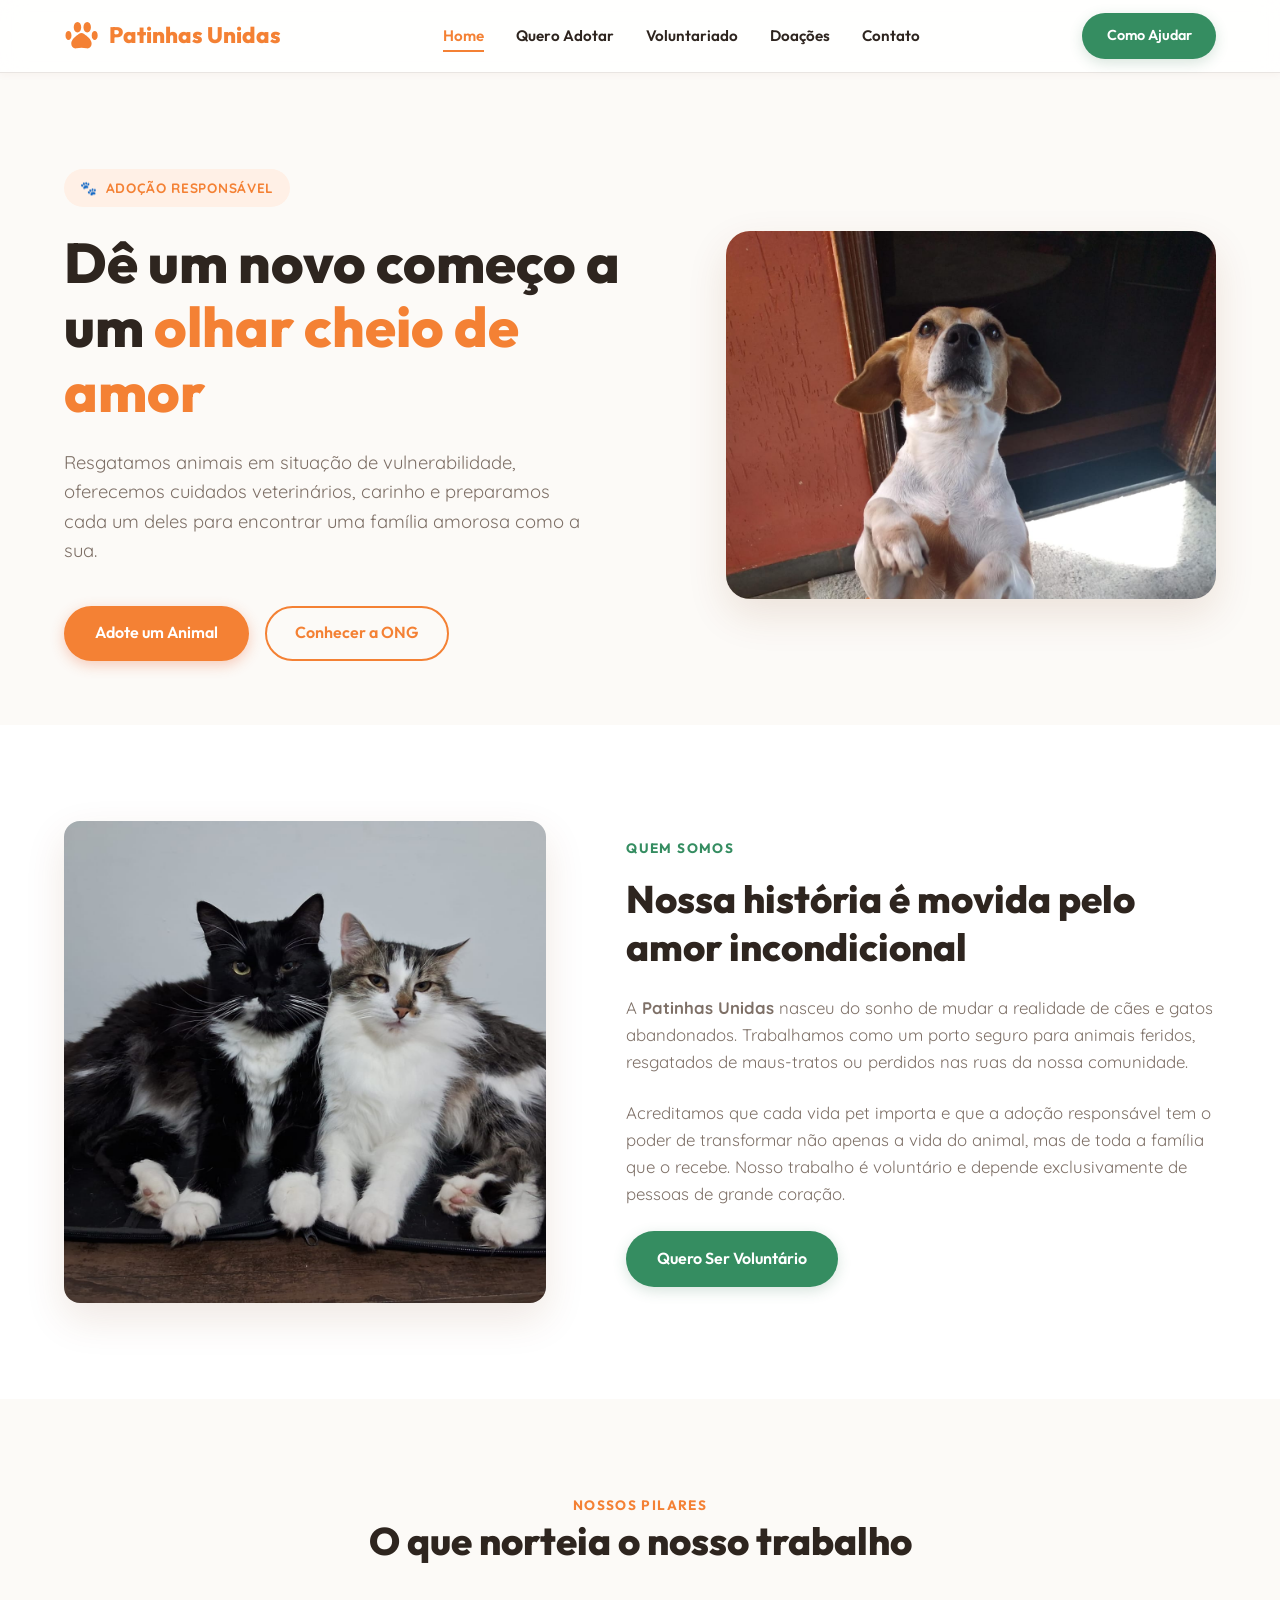
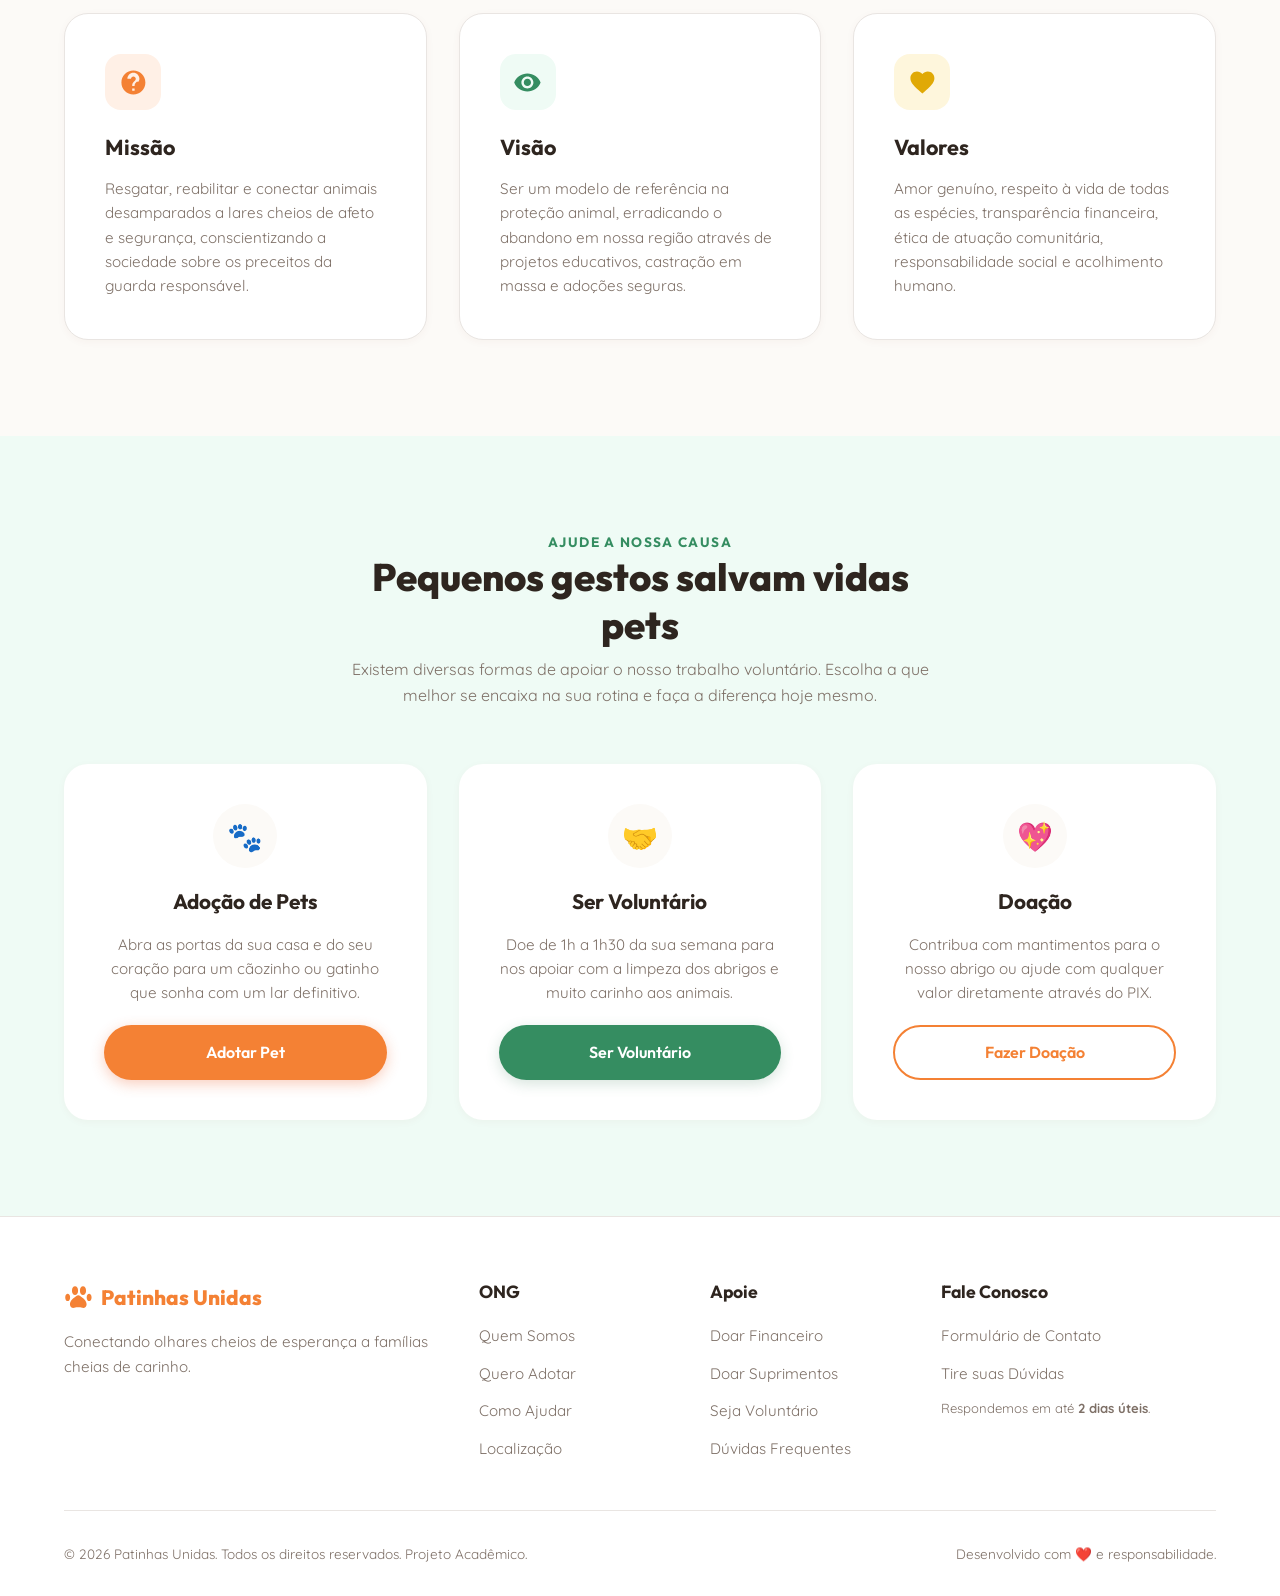
==== commit d4152c45: "feat(logo): substitui icone do header e footer por patinha centralizada" ====
--- a/index.html
+++ b/index.html
@@ -21,8 +21,8 @@
             <!-- Logo -->
             <a href="index.html" class="logo-area" aria-label="Voltar para a página inicial">
                 <!-- Paw SVG Icon -->
-                <svg viewBox="0 0 24 24" xmlns="http://www.w3.org/2000/svg">
-                    <path d="M12 14c-1.66 0-3-1.34-3-3 0-2 3-6 3-6s3 4 3 6c0 1.66-1.34 3-3 3zm-4.5-3c-1.38 0-2.5-1.12-2.5-2.5 0-1.67 2.5-5 2.5-5s2.5 3.33 2.5 5c0 1.38-1.12 2.5-2.5 2.5zm9 0c-1.38 0-2.5-1.12-2.5-2.5 0-1.67 2.5-5 2.5-5s2.5 3.33 2.5 5c0 1.38-1.12 2.5-2.5 2.5zM4 16.5c0-1.38 1.12-2.5 2.5-2.5.83 0 1.5.67 1.5 1.5 0 1.38-2.5 4.5-2.5 4.5s-1.5-2.12-1.5-3.5zm16 0c0 1.38-1.12 2.5-2.5 2.5-.83 0-1.5-.67-1.5-1.5 0-1.38 2.5-4.5 2.5-4.5s1.5 2.12 1.5 3.5z"/>
+                <svg viewBox="60 40 470 400" xmlns="http://www.w3.org/2000/svg">
+                    <path d="M80 240C80 200 100 180 120 180C140 180 160 200 160 240C160 280 140 300 120 300C100 300 80 280 80 240ZM190 130C190 90 210 60 240 60C270 60 290 90 290 130C290 170 270 200 240 200C210 200 190 170 190 130ZM320 130C320 90 340 60 370 60C400 60 420 90 420 130C420 170 400 200 370 200C340 200 320 170 320 130ZM430 240C430 200 450 180 470 180C490 180 510 200 510 240C510 280 490 300 470 300C450 300 430 280 430 240ZM157 350C157 290 217 250 257 220C282 200 304 200 329 220C369 250 429 290 429 350C429 390 397 420 357 410C317 400 269 400 229 410C189 420 157 390 157 350Z"/>
                 </svg>
                 <span>Patinhas Unidas</span>
             </a>
@@ -195,8 +195,8 @@
                 <!-- Marca -->
                 <div class="footer-brand">
                     <div class="footer-logo">
-                        <svg viewBox="0 0 24 24" xmlns="http://www.w3.org/2000/svg">
-                            <path d="M12 14c-1.66 0-3-1.34-3-3 0-2 3-6 3-6s3 4 3 6c0 1.66-1.34 3-3 3zm-4.5-3c-1.38 0-2.5-1.12-2.5-2.5 0-1.67 2.5-5 2.5-5s2.5 3.33 2.5 5c0 1.38-1.12 2.5-2.5 2.5zm9 0c-1.38 0-2.5-1.12-2.5-2.5 0-1.67 2.5-5 2.5-5s2.5 3.33 2.5 5c0 1.38-1.12 2.5-2.5 2.5zM4 16.5c0-1.38 1.12-2.5 2.5-2.5.83 0 1.5.67 1.5 1.5 0 1.38-2.5 4.5-2.5 4.5s-1.5-2.12-1.5-3.5zm16 0c0 1.38-1.12 2.5-2.5 2.5-.83 0-1.5-.67-1.5-1.5 0-1.38 2.5-4.5 2.5-4.5s1.5 2.12 1.5 3.5z"/>
+                        <svg viewBox="60 40 470 400" xmlns="http://www.w3.org/2000/svg">
+                            <path d="M80 240C80 200 100 180 120 180C140 180 160 200 160 240C160 280 140 300 120 300C100 300 80 280 80 240ZM190 130C190 90 210 60 240 60C270 60 290 90 290 130C290 170 270 200 240 200C210 200 190 170 190 130ZM320 130C320 90 340 60 370 60C400 60 420 90 420 130C420 170 400 200 370 200C340 200 320 170 320 130ZM430 240C430 200 450 180 470 180C490 180 510 200 510 240C510 280 490 300 470 300C450 300 430 280 430 240ZM157 350C157 290 217 250 257 220C282 200 304 200 329 220C369 250 429 290 429 350C429 390 397 420 357 410C317 400 269 400 229 410C189 420 157 390 157 350Z"/>
                         </svg>
                         <span>Patinhas Unidas</span>
                     </div>
